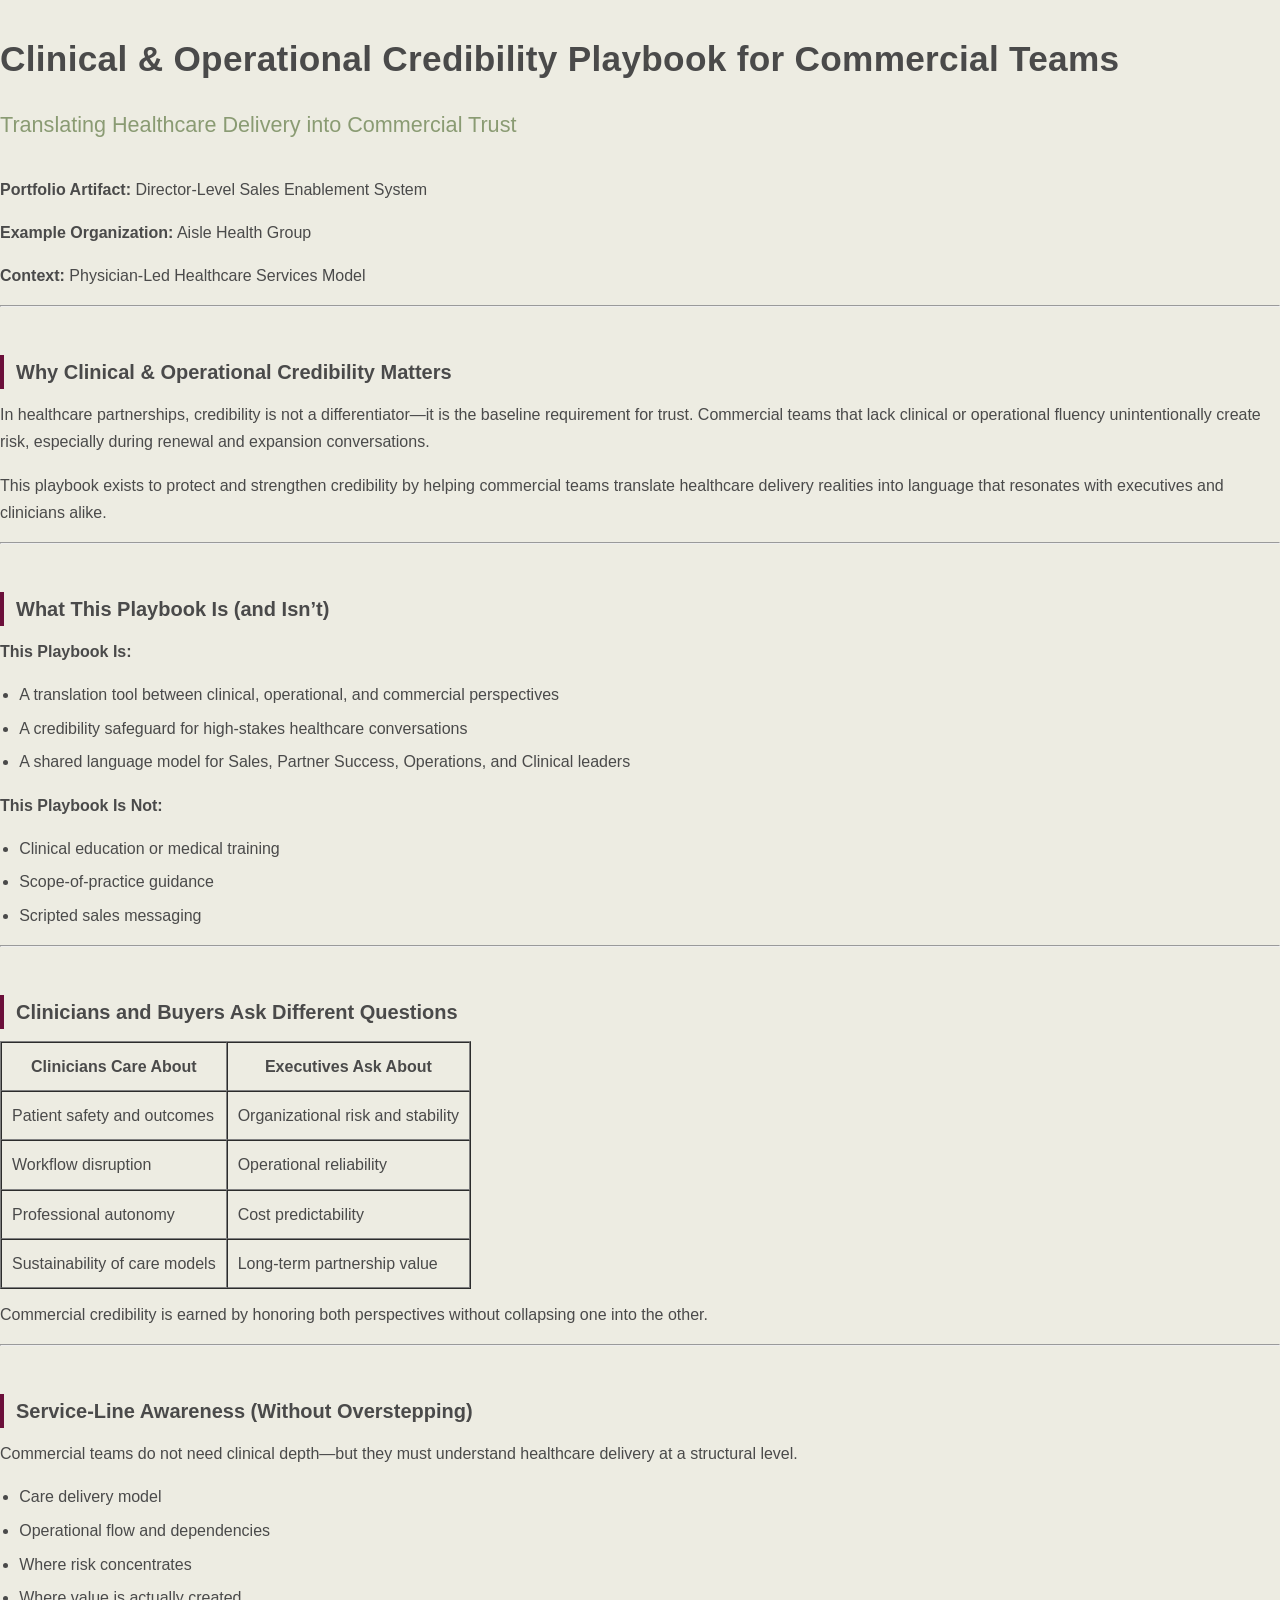
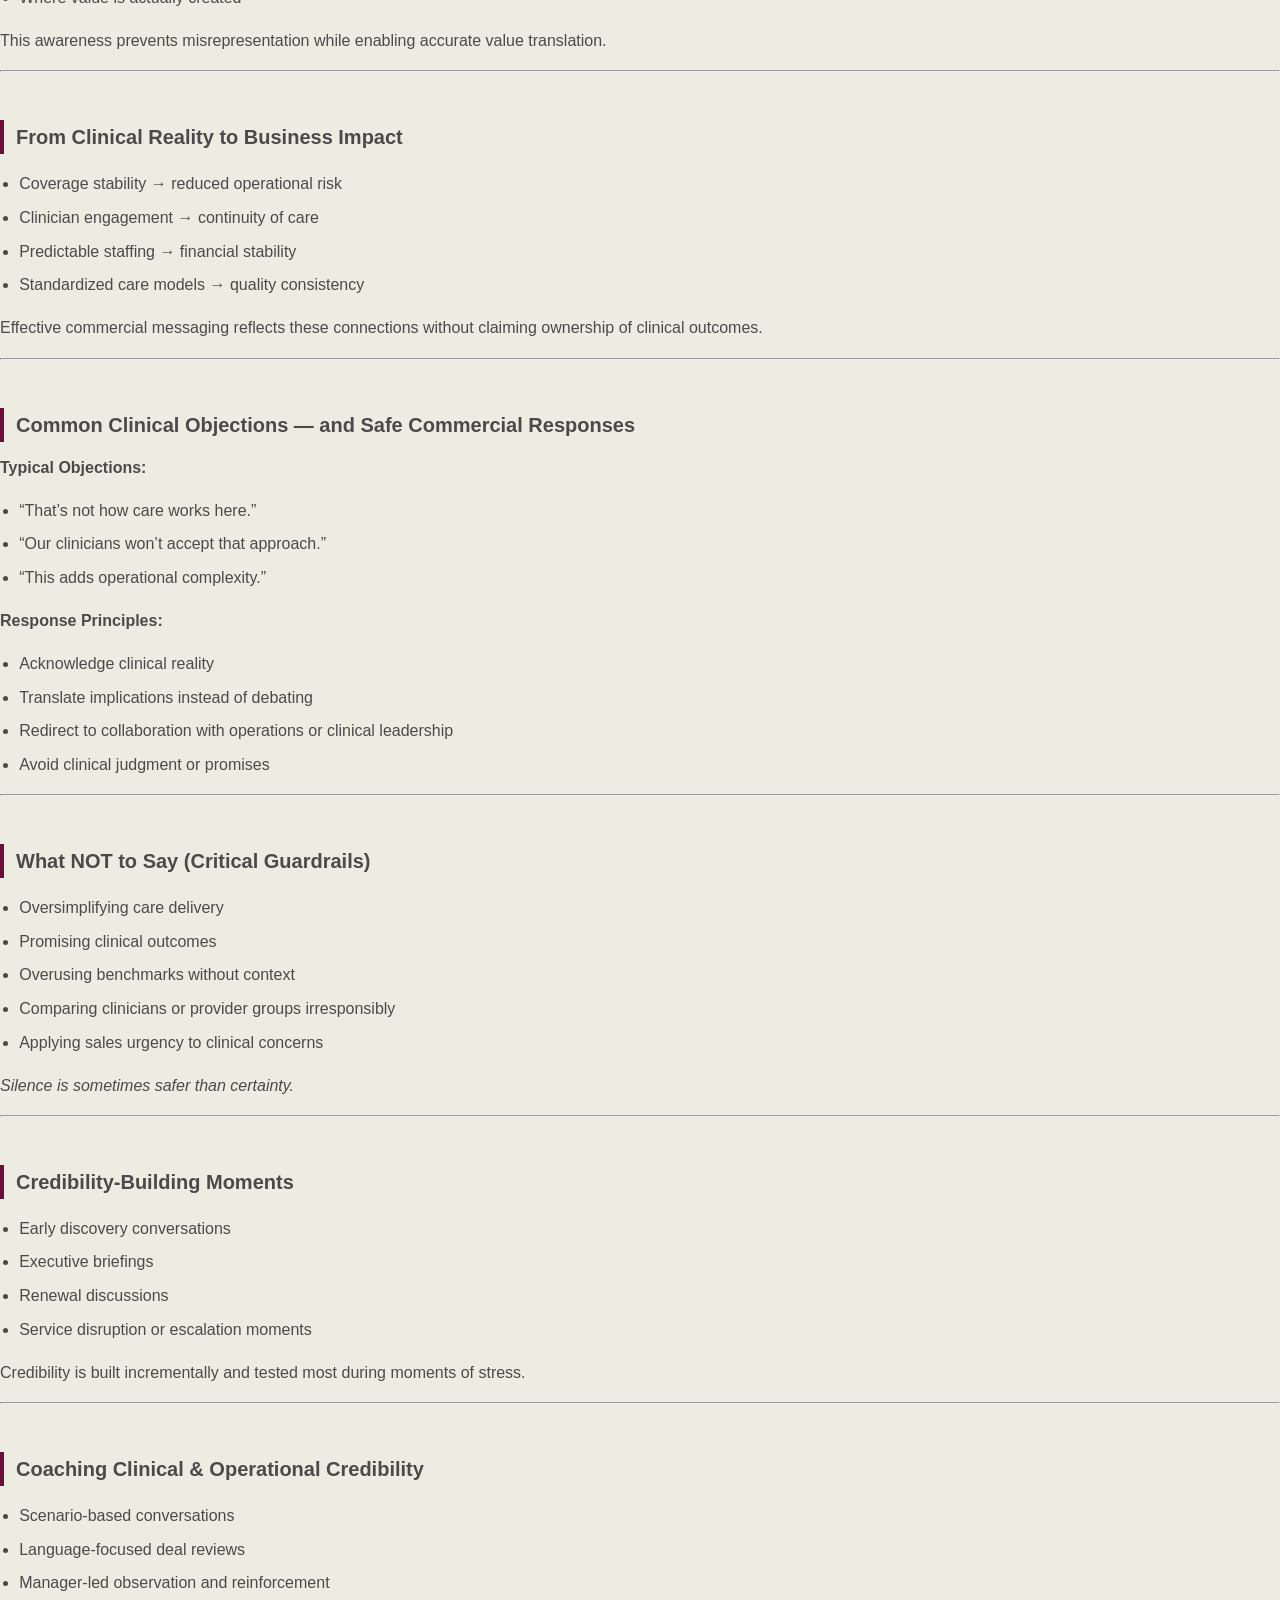
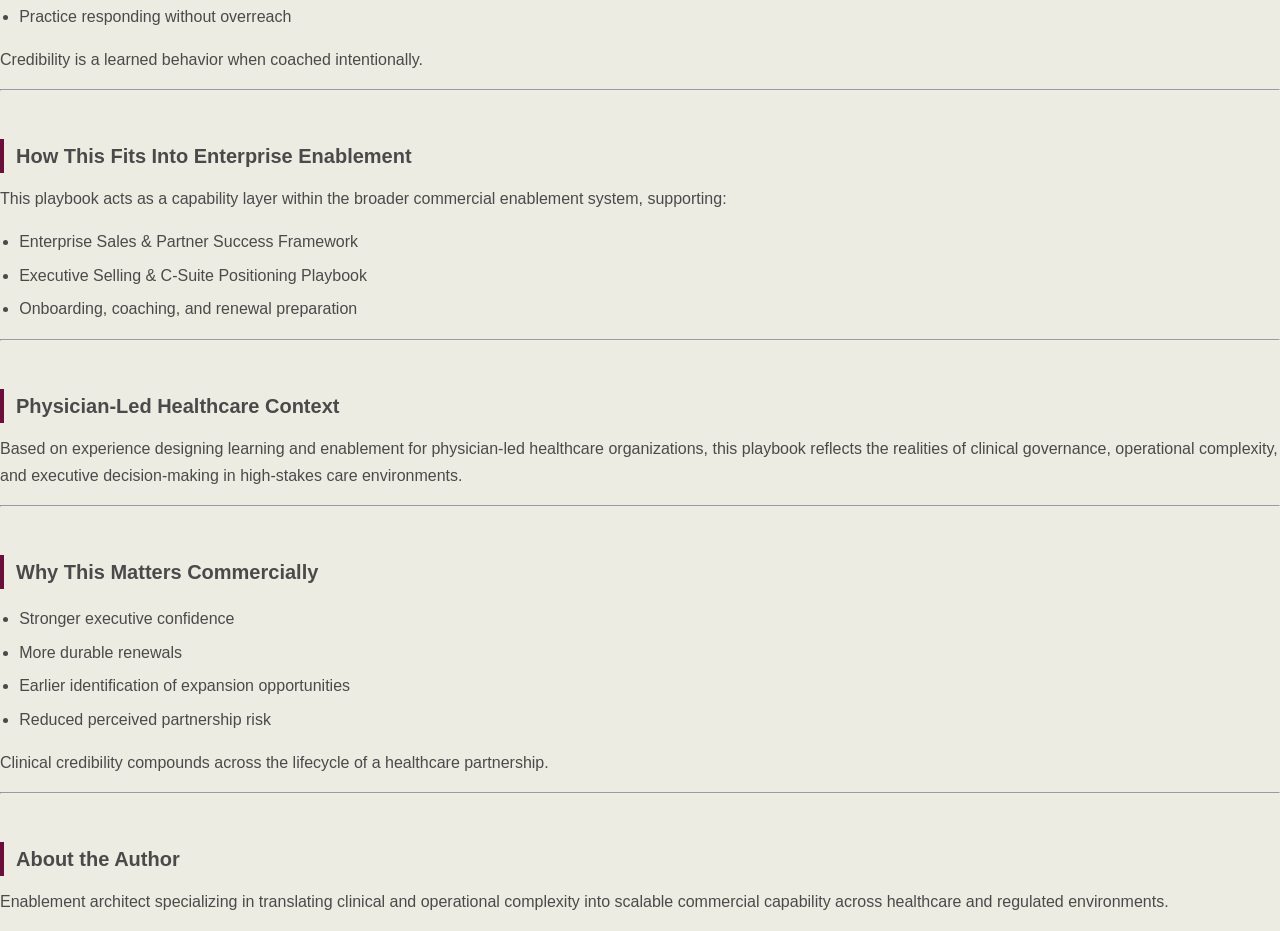
==== artifact-clinical-operational-credibility.html @ 23dddf3d "Add stylesheet link to HTML head" ====
<!DOCTYPE html>
<html lang="en">
  <head>
  <meta charset="UTF-8" />
  <title>Clinical & Operational Credibility Playbook</title>
  <meta name="description" content="Clinical and operational credibility playbook for healthcare commercial teams. Director-level sales enablement portfolio artifact." />
  <link rel="stylesheet" href="styles.css">
</head>

<body style="background-color:#EDECE2; color:#4A4A4A; font-family:Arial, Helvetica, sans-serif; line-height:1.7;">

<!-- HERO -->
<section>
  <h1>Clinical & Operational Credibility Playbook for Commercial Teams</h1>
  <h2>Translating Healthcare Delivery into Commercial Trust</h2>

  <p><strong>Portfolio Artifact:</strong> Director-Level Sales Enablement System</p>
  <p><strong>Example Organization:</strong> Aisle Health Group</p>
  <p><strong>Context:</strong> Physician-Led Healthcare Services Model</p>
</section>

<hr />

<!-- WHY IT MATTERS -->
<section>
  <h3>Why Clinical & Operational Credibility Matters</h3>
  <p>
    In healthcare partnerships, credibility is not a differentiator—it is the
    baseline requirement for trust. Commercial teams that lack clinical or
    operational fluency unintentionally create risk, especially during renewal
    and expansion conversations.
  </p>
  <p>
    This playbook exists to protect and strengthen credibility by helping
    commercial teams translate healthcare delivery realities into language that
    resonates with executives and clinicians alike.
  </p>
</section>

<hr />

<!-- WHAT THIS IS / ISN'T -->
<section>
  <h3>What This Playbook Is (and Isn’t)</h3>

  <p><strong>This Playbook Is:</strong></p>
  <ul>
    <li>A translation tool between clinical, operational, and commercial perspectives</li>
    <li>A credibility safeguard for high-stakes healthcare conversations</li>
    <li>A shared language model for Sales, Partner Success, Operations, and Clinical leaders</li>
  </ul>

  <p><strong>This Playbook Is Not:</strong></p>
  <ul>
    <li>Clinical education or medical training</li>
    <li>Scope-of-practice guidance</li>
    <li>Scripted sales messaging</li>
  </ul>
</section>

<hr />

<!-- CLINICIANS VS BUYERS -->
<section>
  <h3>Clinicians and Buyers Ask Different Questions</h3>

  <table border="1" cellpadding="10" cellspacing="0">
    <tr>
      <th>Clinicians Care About</th>
      <th>Executives Ask About</th>
    </tr>
    <tr>
      <td>Patient safety and outcomes</td>
      <td>Organizational risk and stability</td>
    </tr>
    <tr>
      <td>Workflow disruption</td>
      <td>Operational reliability</td>
    </tr>
    <tr>
      <td>Professional autonomy</td>
      <td>Cost predictability</td>
    </tr>
    <tr>
      <td>Sustainability of care models</td>
      <td>Long-term partnership value</td>
    </tr>
  </table>

  <p>
    Commercial credibility is earned by honoring both perspectives without
    collapsing one into the other.
  </p>
</section>

<hr />

<!-- SERVICE LINE CONTEXT -->
<section>
  <h3>Service-Line Awareness (Without Overstepping)</h3>

  <p>
    Commercial teams do not need clinical depth—but they must understand
    healthcare delivery at a structural level.
  </p>

  <ul>
    <li>Care delivery model</li>
    <li>Operational flow and dependencies</li>
    <li>Where risk concentrates</li>
    <li>Where value is actually created</li>
  </ul>

  <p>
    This awareness prevents misrepresentation while enabling accurate value
    translation.
  </p>
</section>

<hr />

<!-- TRANSLATION -->
<section>
  <h3>From Clinical Reality to Business Impact</h3>

  <ul>
    <li>Coverage stability → reduced operational risk</li>
    <li>Clinician engagement → continuity of care</li>
    <li>Predictable staffing → financial stability</li>
    <li>Standardized care models → quality consistency</li>
  </ul>

  <p>
    Effective commercial messaging reflects these connections without claiming
    ownership of clinical outcomes.
  </p>
</section>

<hr />

<!-- OBJECTIONS -->
<section>
  <h3>Common Clinical Objections — and Safe Commercial Responses</h3>

  <p><strong>Typical Objections:</strong></p>
  <ul>
    <li>“That’s not how care works here.”</li>
    <li>“Our clinicians won’t accept that approach.”</li>
    <li>“This adds operational complexity.”</li>
  </ul>

  <p><strong>Response Principles:</strong></p>
  <ul>
    <li>Acknowledge clinical reality</li>
    <li>Translate implications instead of debating</li>
    <li>Redirect to collaboration with operations or clinical leadership</li>
    <li>Avoid clinical judgment or promises</li>
  </ul>
</section>

<hr />

<!-- WHAT NOT TO SAY -->
<section>
  <h3>What NOT to Say (Critical Guardrails)</h3>

  <ul>
    <li>Oversimplifying care delivery</li>
    <li>Promising clinical outcomes</li>
    <li>Overusing benchmarks without context</li>
    <li>Comparing clinicians or provider groups irresponsibly</li>
    <li>Applying sales urgency to clinical concerns</li>
  </ul>

  <p><em>Silence is sometimes safer than certainty.</em></p>
</section>

<hr />

<!-- CREDIBILITY MOMENTS -->
<section>
  <h3>Credibility-Building Moments</h3>

  <ul>
    <li>Early discovery conversations</li>
    <li>Executive briefings</li>
    <li>Renewal discussions</li>
    <li>Service disruption or escalation moments</li>
  </ul>

  <p>
    Credibility is built incrementally and tested most during moments of stress.
  </p>
</section>

<hr />

<!-- COACHING -->
<section>
  <h3>Coaching Clinical & Operational Credibility</h3>

  <ul>
    <li>Scenario-based conversations</li>
    <li>Language-focused deal reviews</li>
    <li>Manager-led observation and reinforcement</li>
    <li>Practice responding without overreach</li>
  </ul>

  <p>
    Credibility is a learned behavior when coached intentionally.
  </p>
</section>

<hr />

<!-- INTEGRATION -->
<section>
  <h3>How This Fits Into Enterprise Enablement</h3>

  <p>
    This playbook acts as a capability layer within the broader commercial
    enablement system, supporting:
  </p>

  <ul>
    <li>Enterprise Sales & Partner Success Framework</li>
    <li>Executive Selling & C-Suite Positioning Playbook</li>
    <li>Onboarding, coaching, and renewal preparation</li>
  </ul>
</section>

<hr />

<!-- SOUND CONTEXT -->
<section>
  <h3>Physician-Led Healthcare Context</h3>

  <p>
    Based on experience designing learning and enablement for physician-led
    healthcare organizations, this playbook reflects the realities of clinical
    governance, operational complexity, and executive decision-making in
    high-stakes care environments.
  </p>
</section>

<hr />

<!-- OUTCOMES -->
<section>
  <h3>Why This Matters Commercially</h3>

  <ul>
    <li>Stronger executive confidence</li>
    <li>More durable renewals</li>
    <li>Earlier identification of expansion opportunities</li>
    <li>Reduced perceived partnership risk</li>
  </ul>

  <p>
    Clinical credibility compounds across the lifecycle of a healthcare
    partnership.
  </p>
</section>

<hr />

<!-- ABOUT -->
<section>
  <h3>About the Author</h3>

  <p>
    Enablement architect specializing in translating clinical and operational
    complexity into scalable commercial capability across healthcare and
    regulated environments.
  </p>
</section>

</body>
</html>
---- styles.css ----
/* -----------------------------
   Brand Variables
--------------------------------*/
:root {
  --charcoal: #4A4A4A;
  --ivory: #EDECE2;
  --sage: #8A9B73;
  --wine: #6B0F3A;
  --border-soft: #D6D4C8;
}

/* -----------------------------
   Base Layout
--------------------------------*/
body {
  background-color: var(--ivory);
  color: var(--charcoal);
  font-family: "Segoe UI", Helvetica, Arial, sans-serif;
  line-height: 1.7;
  margin: 0;
  padding: 0;
}

main {
  max-width: 960px;
  margin: 0 auto;
  padding: 64px 32px;
}

/* -----------------------------
   Typography
--------------------------------*/
h1 {
  font-size: 2.2rem;
  margin-bottom: 0.5rem;
  letter-spacing: 0.3px;
}

h2 {
  font-size: 1.35rem;
  font-weight: 500;
  color: var(--sage);
  margin-bottom: 2rem;
}

h3 {
  font-size: 1.25rem;
  margin-top: 3rem;
  margin-bottom: 0.75rem;
  border-left: 4px solid var(--wine);
  padding-left: 12px;
}

p {
  margin: 0.75rem 0 1rem;
}

/* -----------------------------
   Metadata / Callouts
--------------------------------*/
.meta {
  font-size: 0.95rem;
  color: #666;
  margin-bottom: 2.5rem;
}

.meta span {
  display: block;
}

/* -----------------------------
   Lists
--------------------------------*/
ul {
  padding-left: 1.2rem;
}

li {
  margin-bottom: 0.4rem;
}

/* -----------------------------
   Tables
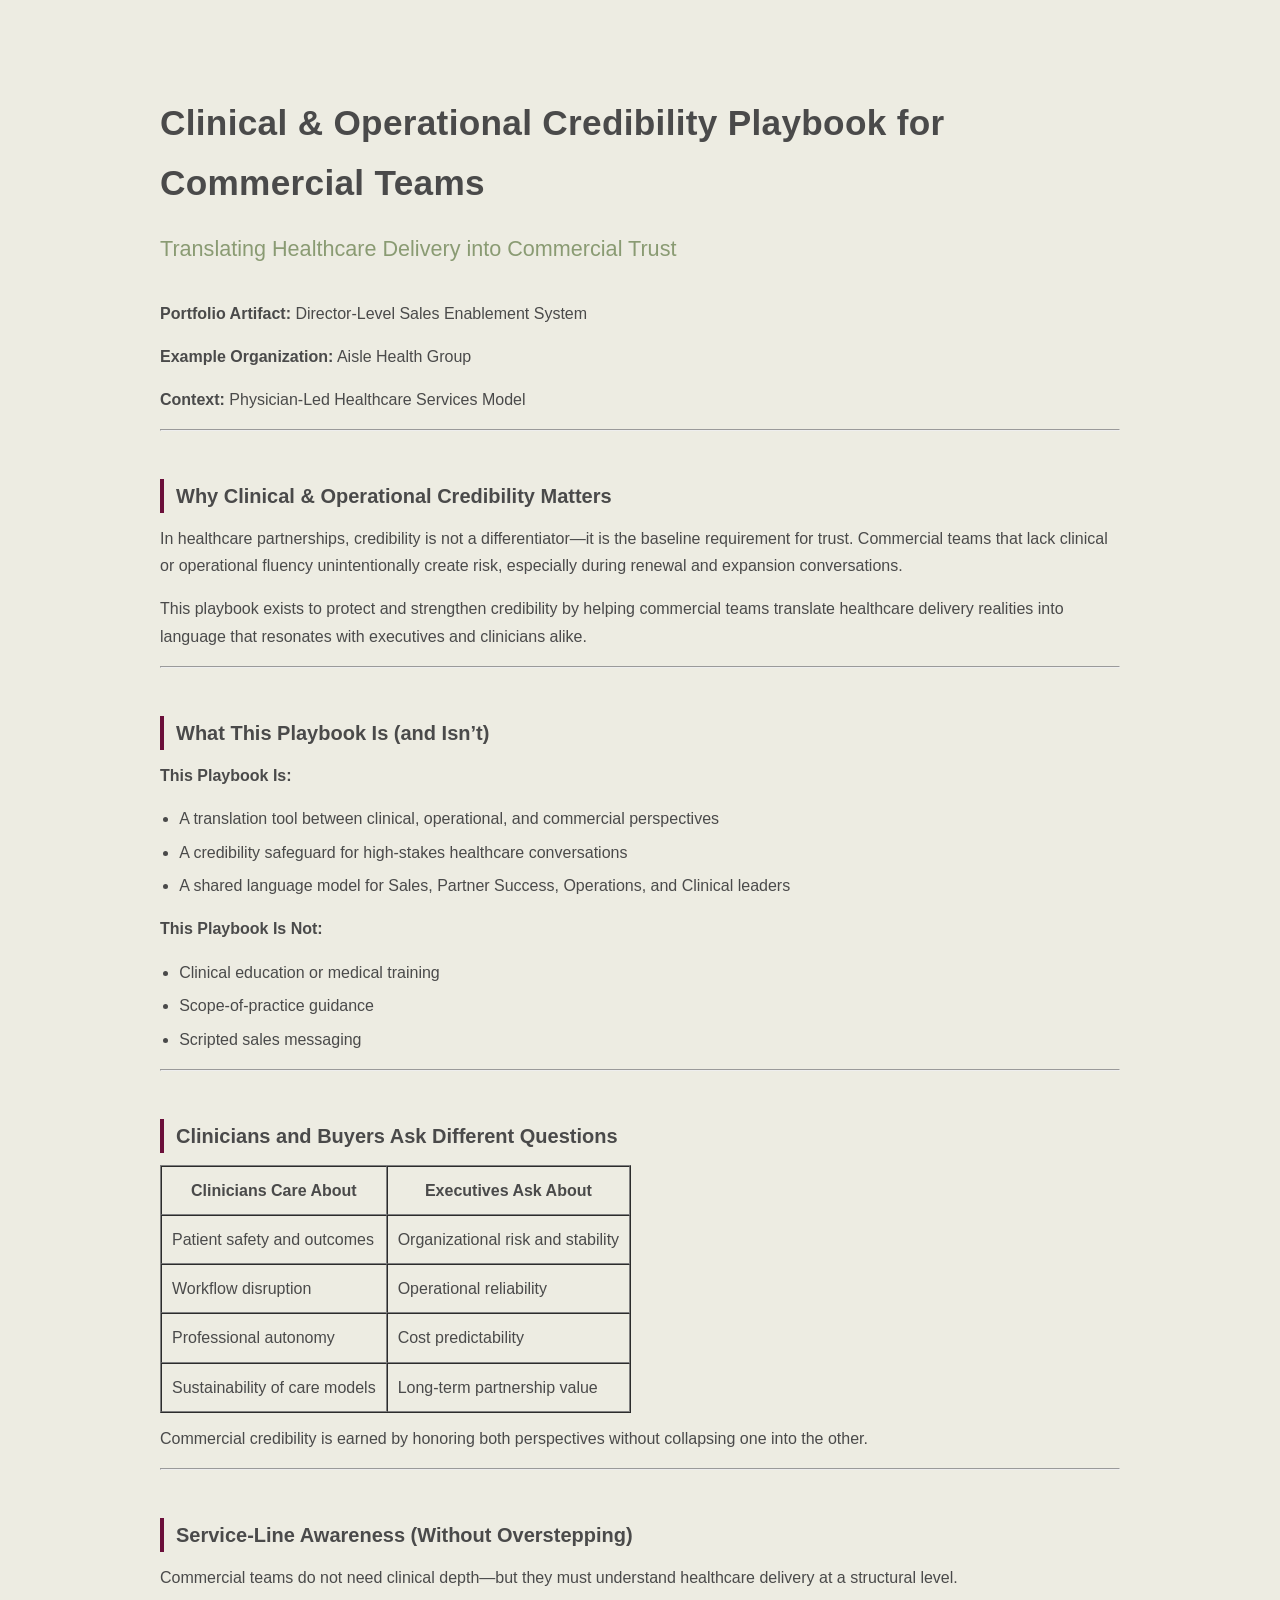
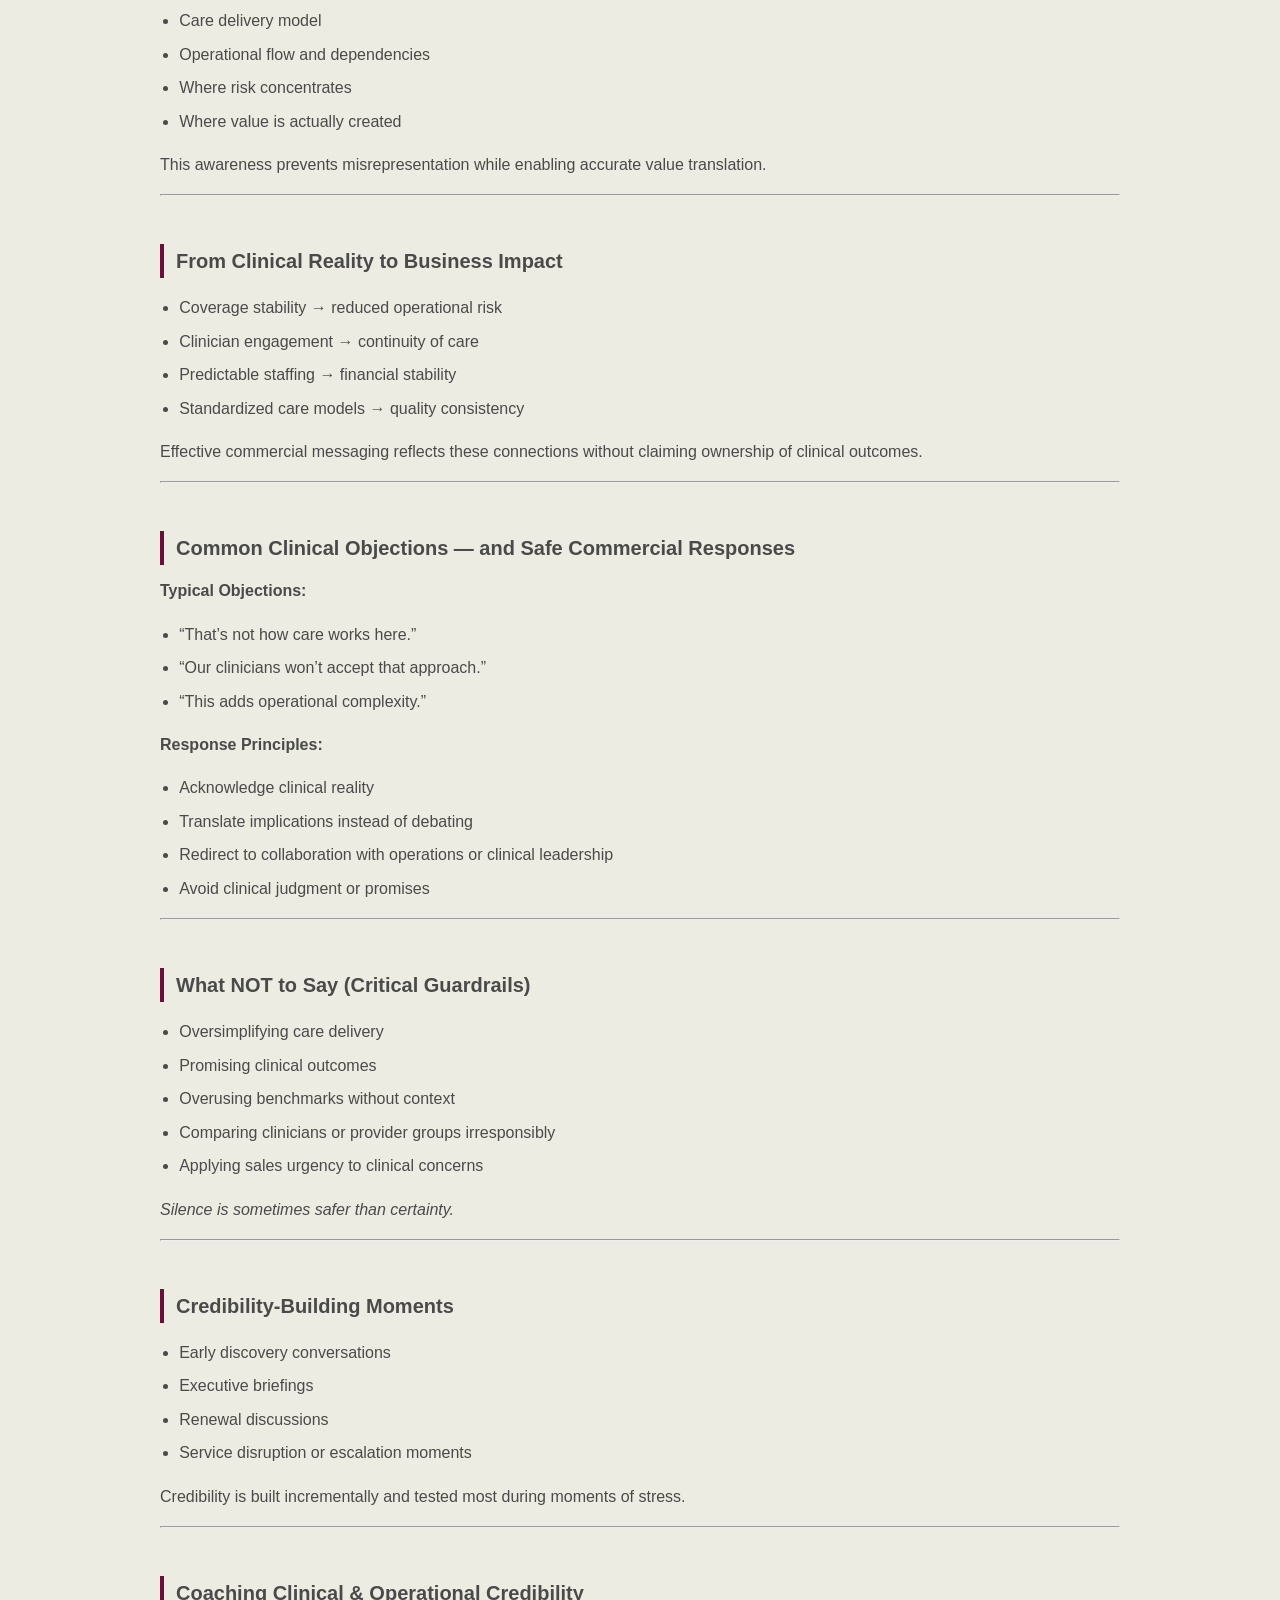
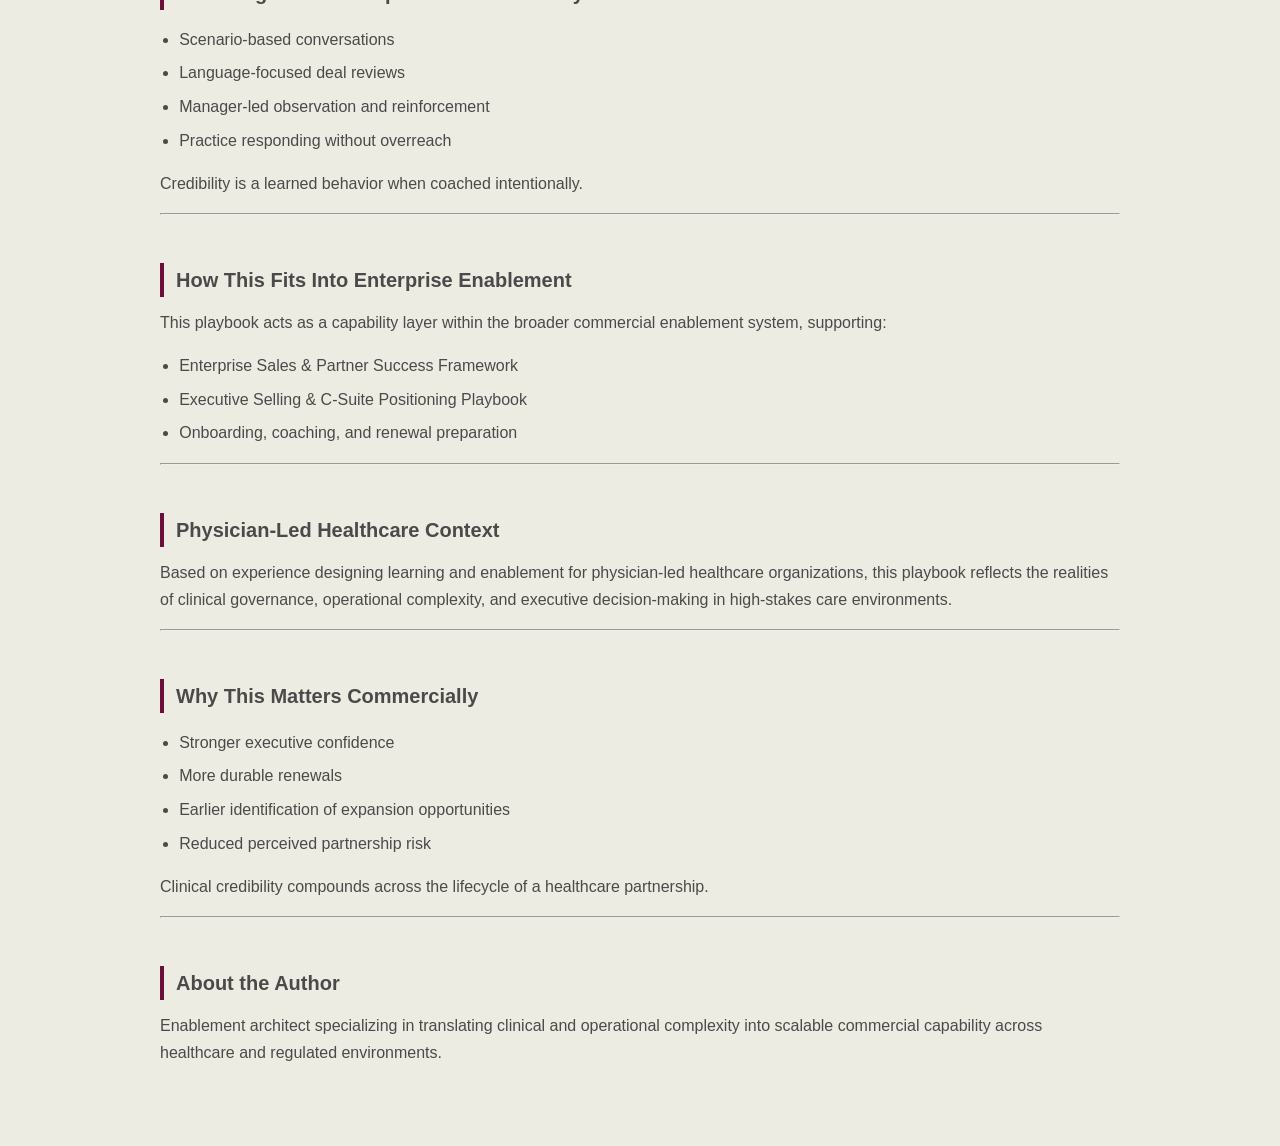
==== commit 8652bb37: "Refactor HTML structure to include main section" ====
--- a/artifact-clinical-operational-credibility.html
+++ b/artifact-clinical-operational-credibility.html
@@ -7,10 +7,12 @@
   <link rel="stylesheet" href="styles.css">
 </head>
 
-<body style="background-color:#EDECE2; color:#4A4A4A; font-family:Arial, Helvetica, sans-serif; line-height:1.7;">
-
-<!-- HERO -->
-<section>
+<body>
+
+<main>
+
+  <!-- HERO -->
+  <section>
   <h1>Clinical & Operational Credibility Playbook for Commercial Teams</h1>
   <h2>Translating Healthcare Delivery into Commercial Trust</h2>
 
@@ -274,6 +276,7 @@
     regulated environments.
   </p>
 </section>
-
+</main>
+  
 </body>
 </html>
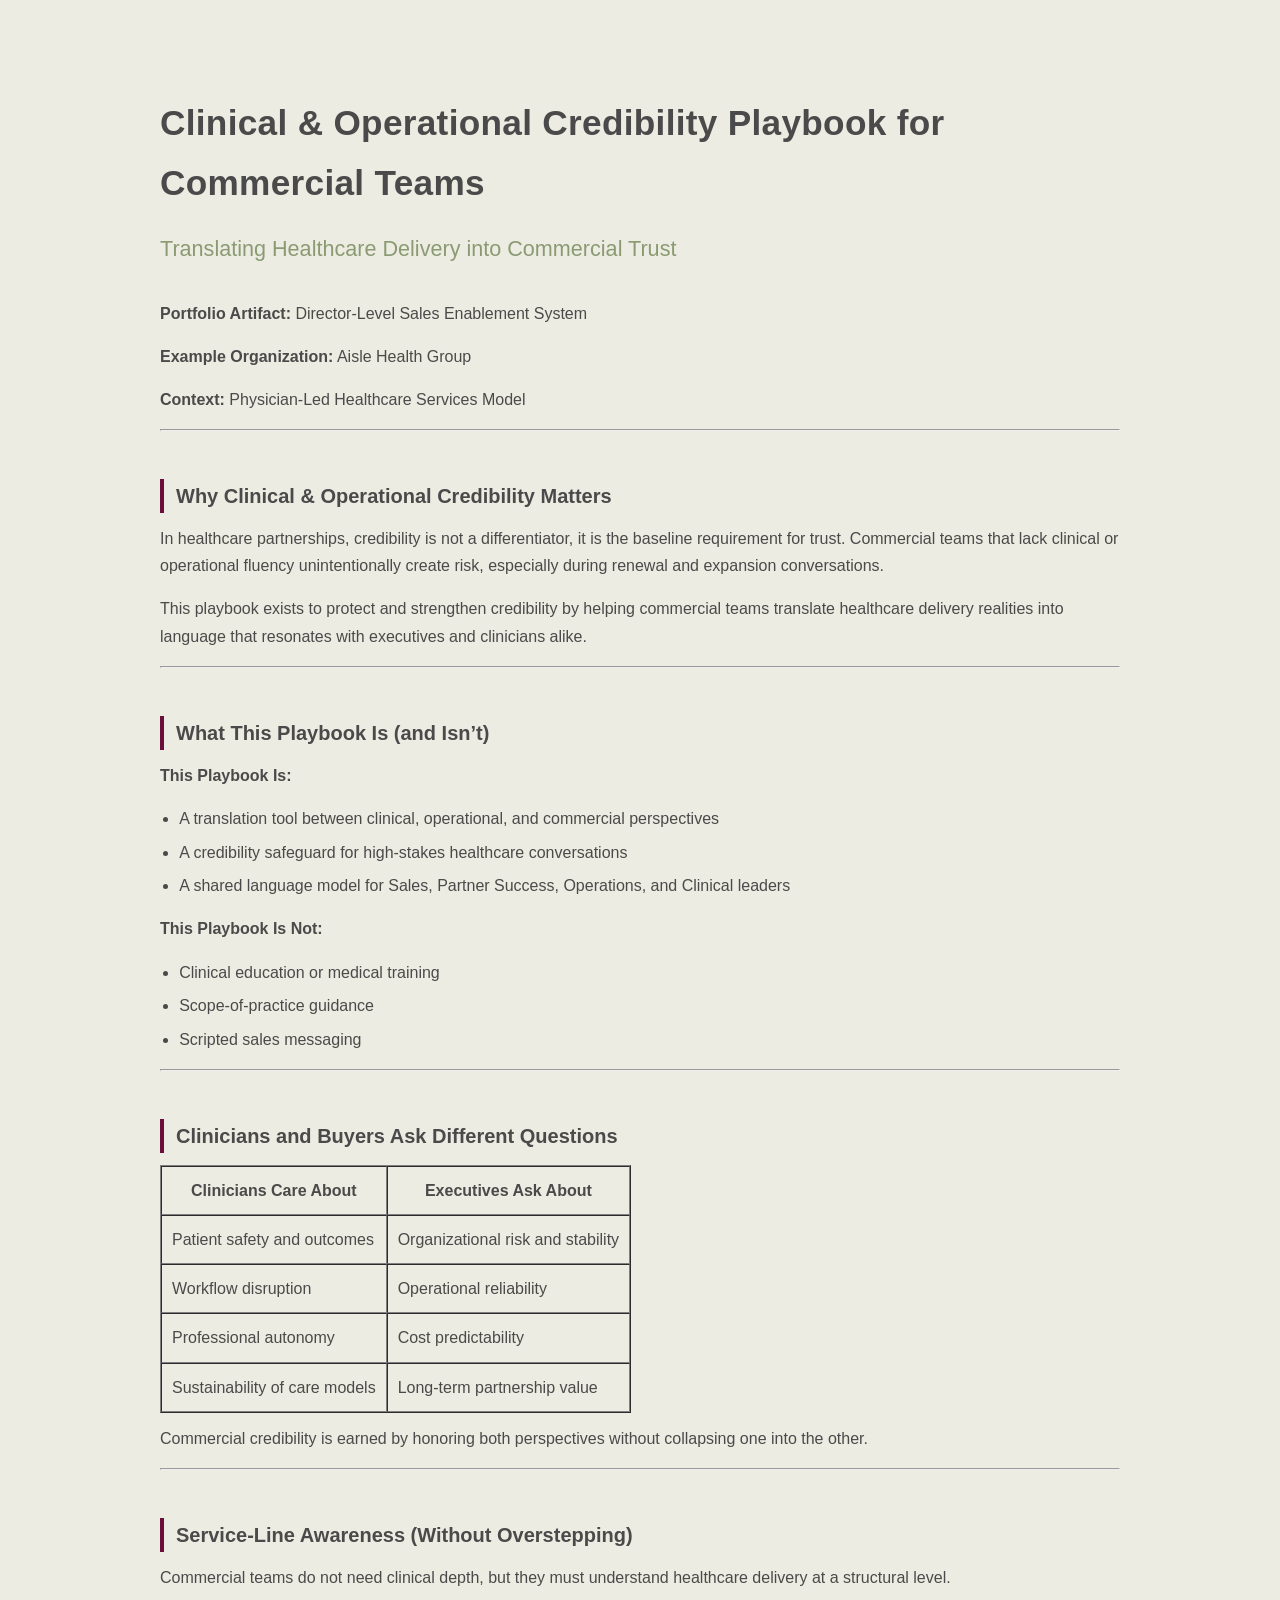
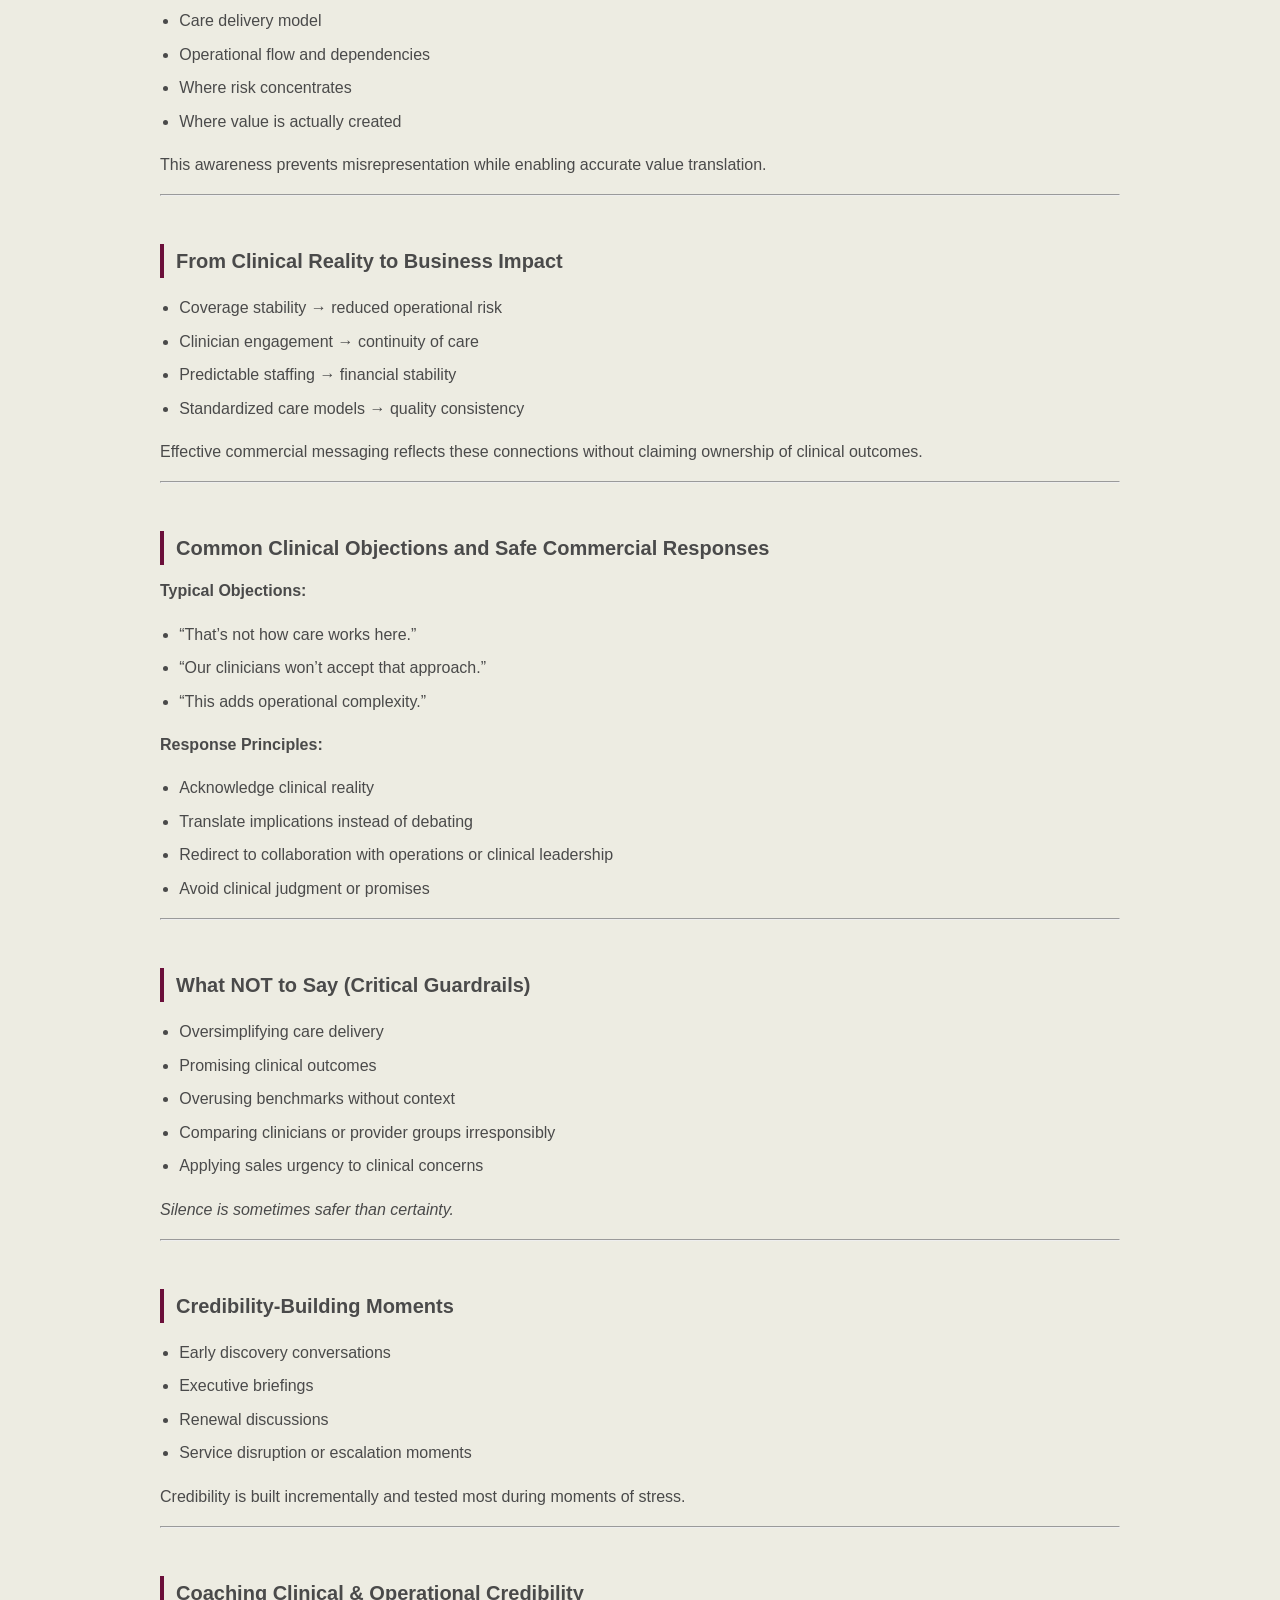
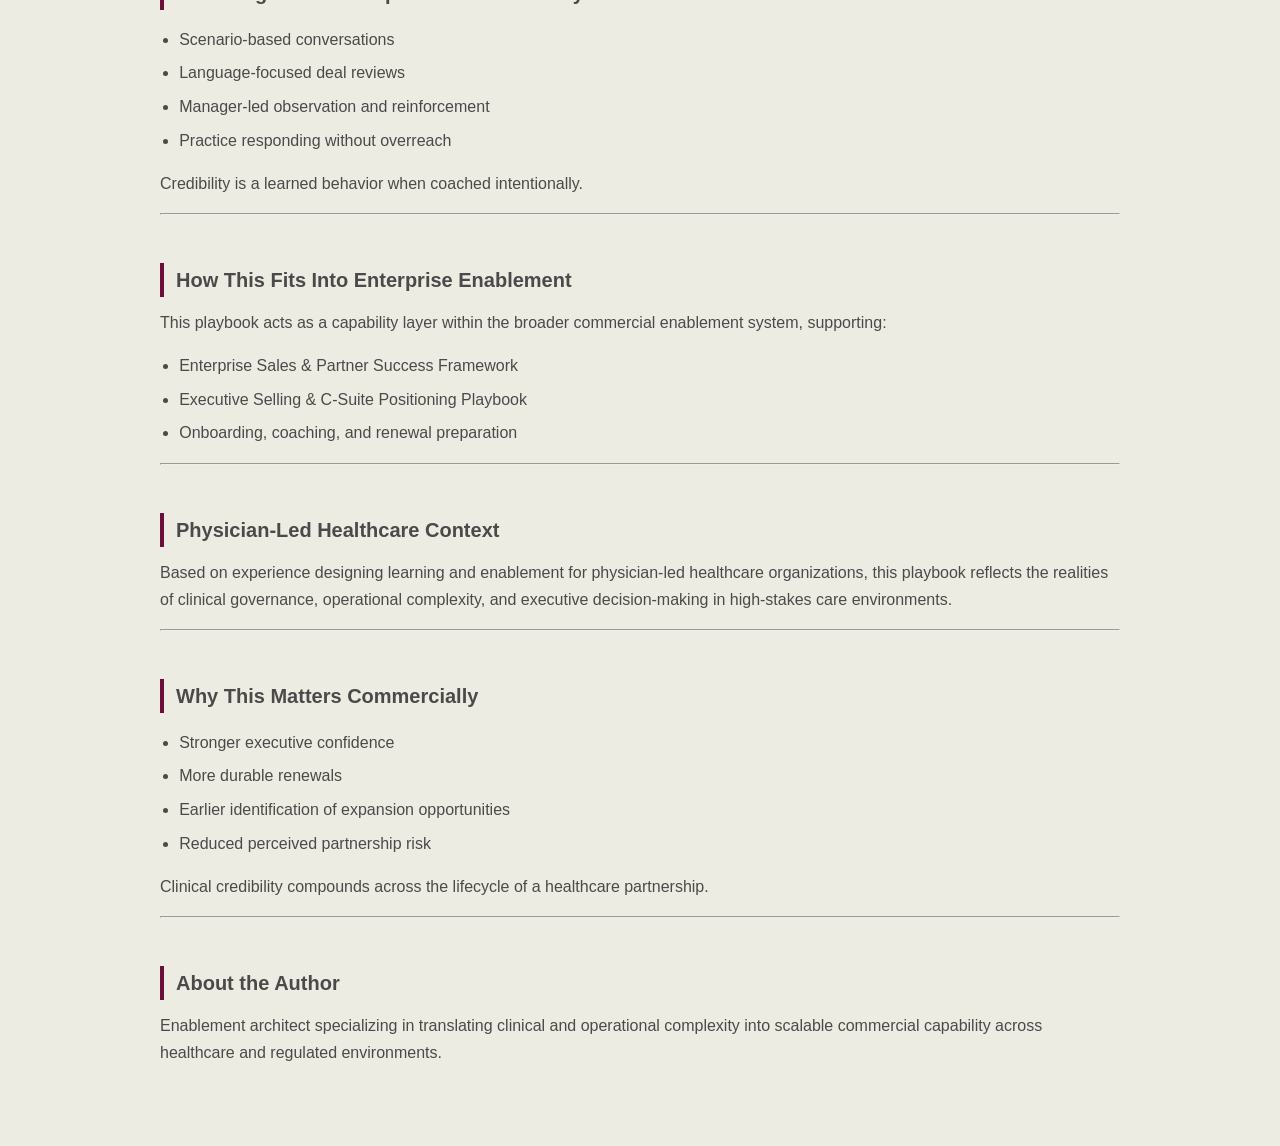
==== commit 0931582d: "Fix punctuation in clinical credibility document" ====
--- a/artifact-clinical-operational-credibility.html
+++ b/artifact-clinical-operational-credibility.html
@@ -27,7 +27,7 @@
 <section>
   <h3>Why Clinical & Operational Credibility Matters</h3>
   <p>
-    In healthcare partnerships, credibility is not a differentiator—it is the
+    In healthcare partnerships, credibility is not a differentiator, it is the
     baseline requirement for trust. Commercial teams that lack clinical or
     operational fluency unintentionally create risk, especially during renewal
     and expansion conversations.
@@ -102,7 +102,7 @@
   <h3>Service-Line Awareness (Without Overstepping)</h3>
 
   <p>
-    Commercial teams do not need clinical depth—but they must understand
+    Commercial teams do not need clinical depth, but they must understand
     healthcare delivery at a structural level.
   </p>
 
@@ -142,7 +142,7 @@
 
 <!-- OBJECTIONS -->
 <section>
-  <h3>Common Clinical Objections — and Safe Commercial Responses</h3>
+  <h3>Common Clinical Objections and Safe Commercial Responses</h3>
 
   <p><strong>Typical Objections:</strong></p>
   <ul>
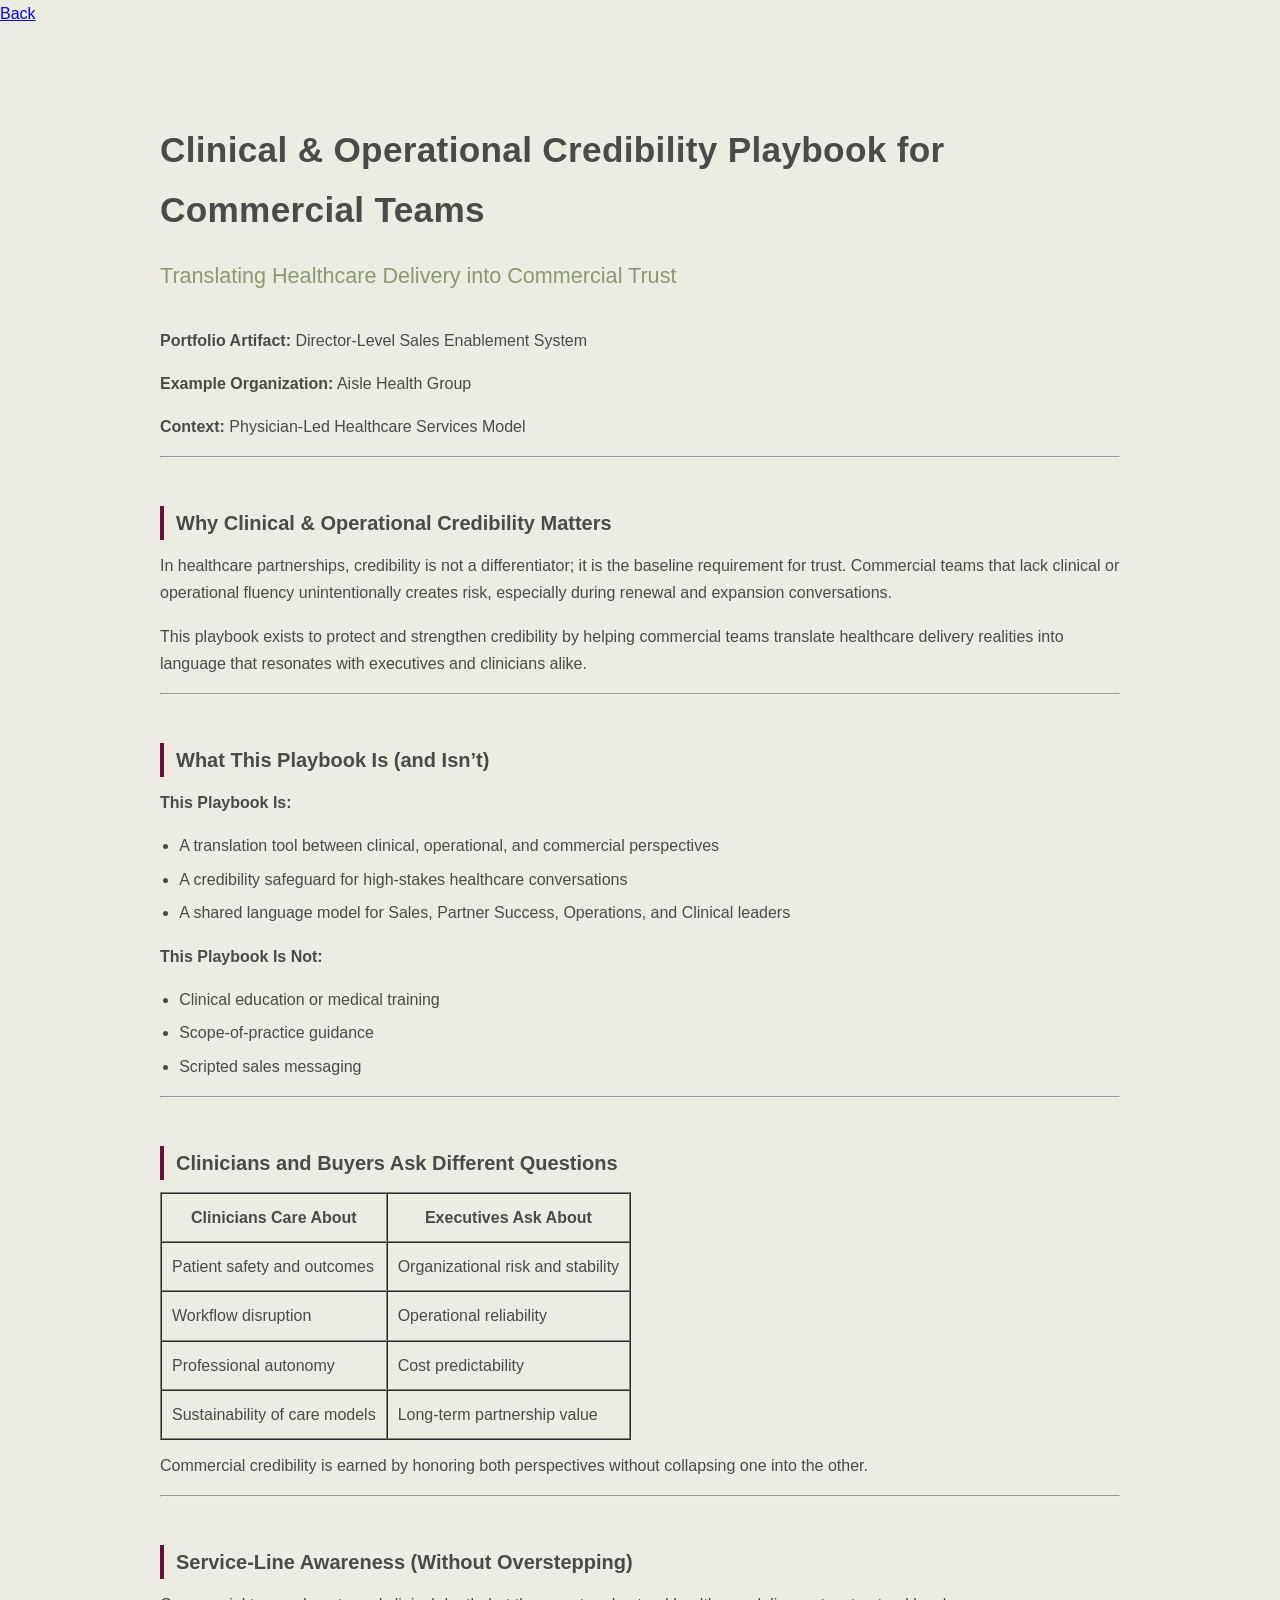
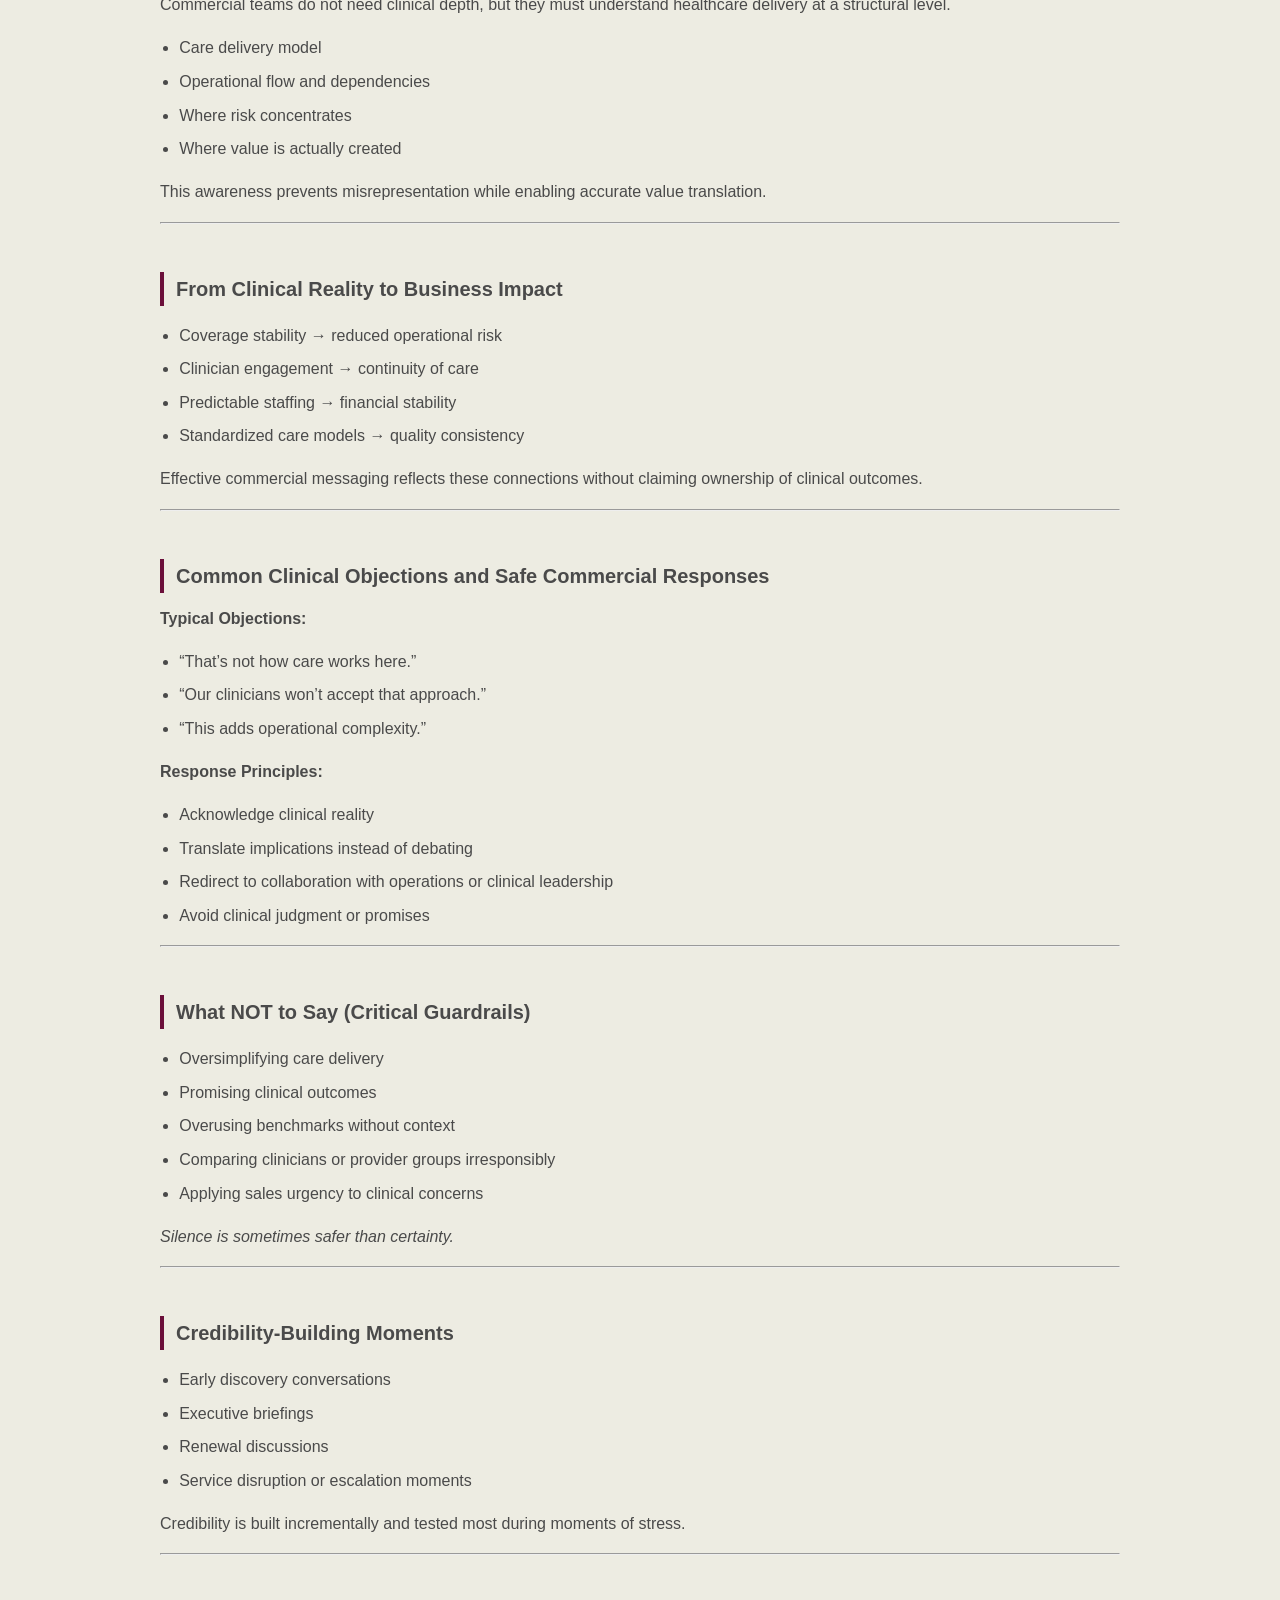
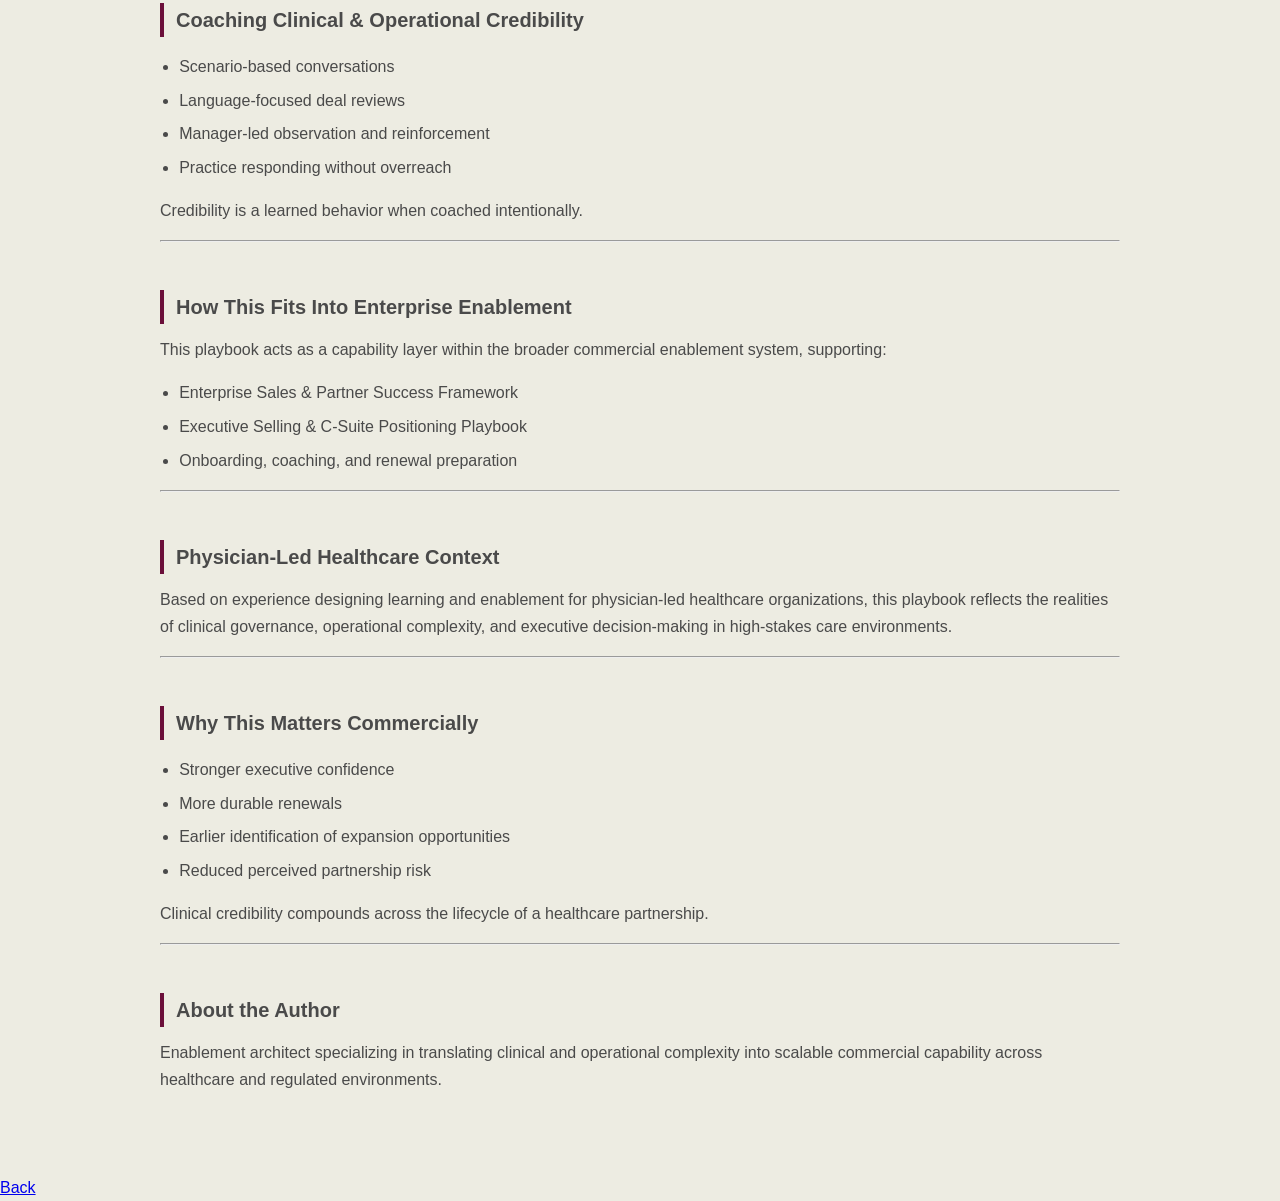
==== commit 7b9d9267: "Update artifact-clinical-operational-credibility.html" ====
--- a/artifact-clinical-operational-credibility.html
+++ b/artifact-clinical-operational-credibility.html
@@ -8,7 +8,7 @@
 </head>
 
 <body>
-
+<a href="https://jdidt.github.io/Artifacts/">Back</a>
 <main>
 
   <!-- HERO -->
@@ -27,9 +27,9 @@
 <section>
   <h3>Why Clinical & Operational Credibility Matters</h3>
   <p>
-    In healthcare partnerships, credibility is not a differentiator, it is the
+    In healthcare partnerships, credibility is not a differentiator; it is the
     baseline requirement for trust. Commercial teams that lack clinical or
-    operational fluency unintentionally create risk, especially during renewal
+    operational fluency unintentionally creates risk, especially during renewal
     and expansion conversations.
   </p>
   <p>
@@ -278,5 +278,6 @@
 </section>
 </main>
   
+<a href="https://jdidt.github.io/Artifacts/">Back</a>
 </body>
 </html>
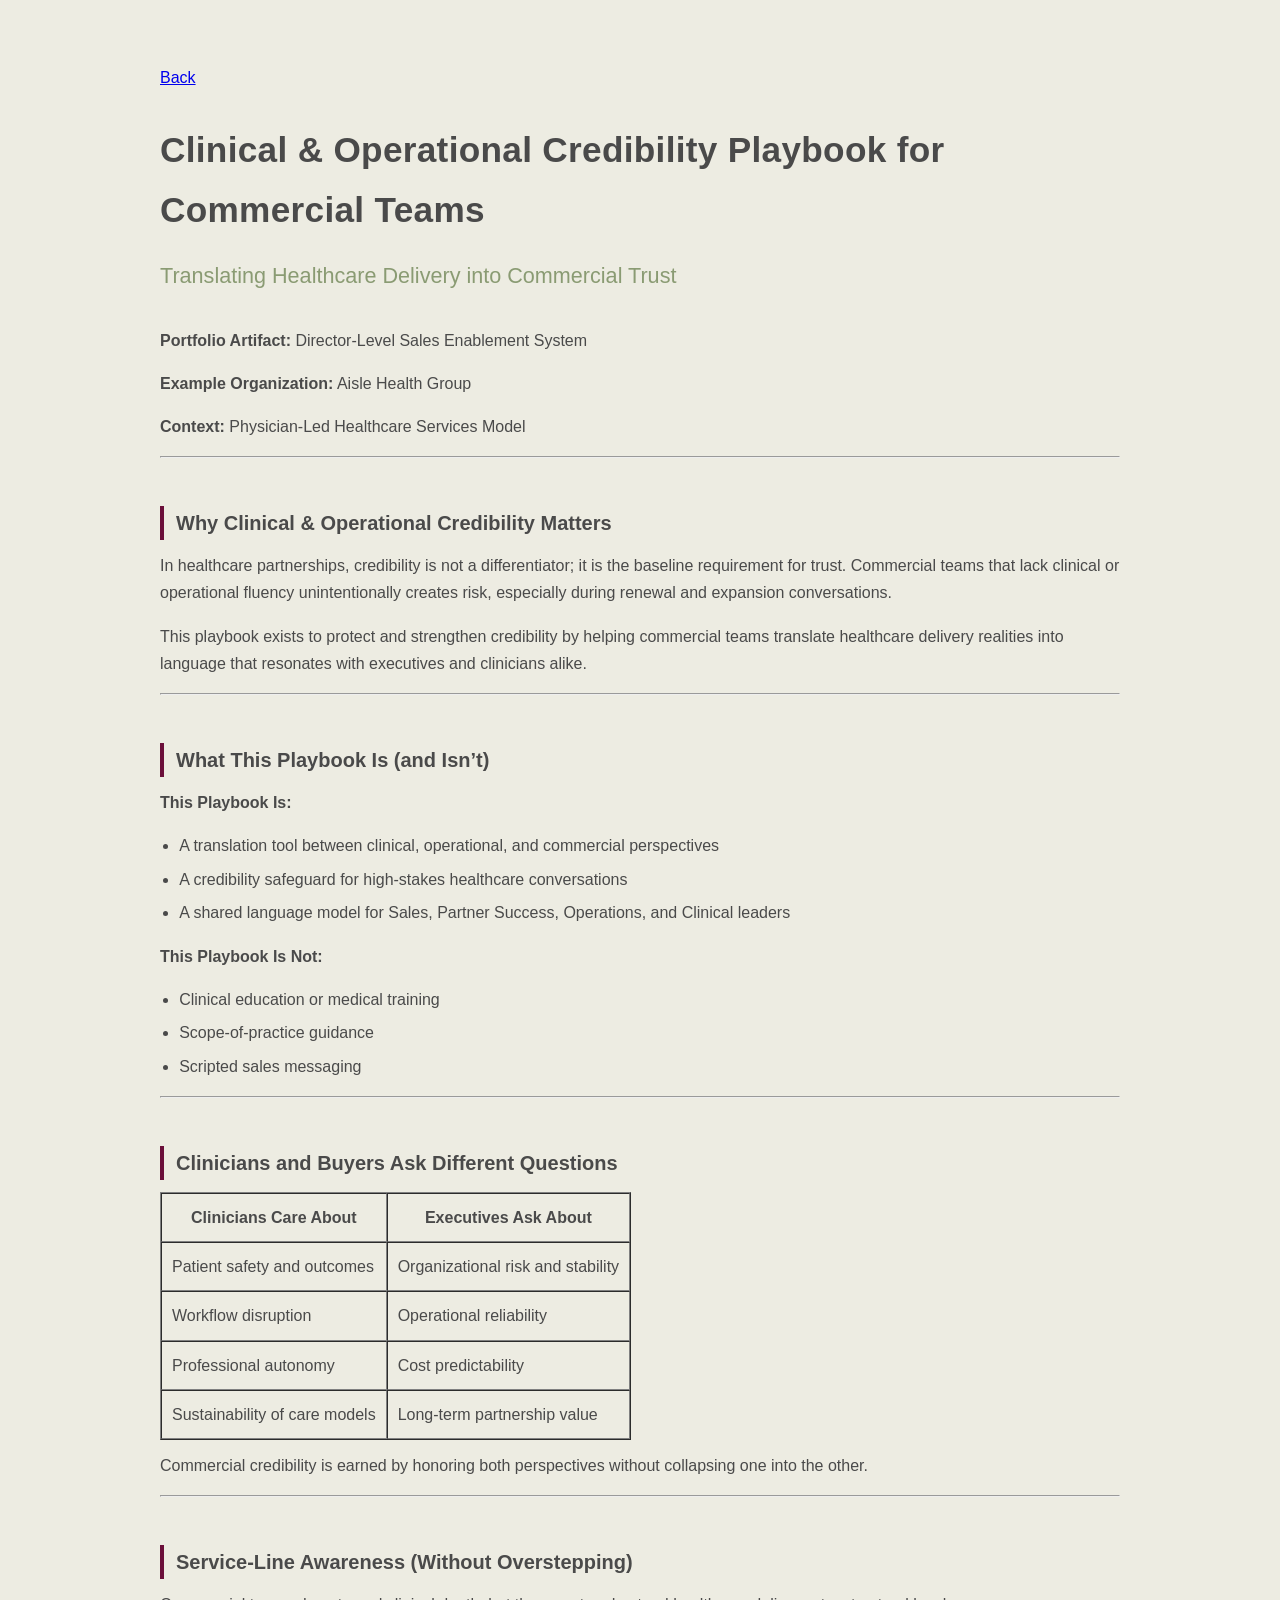
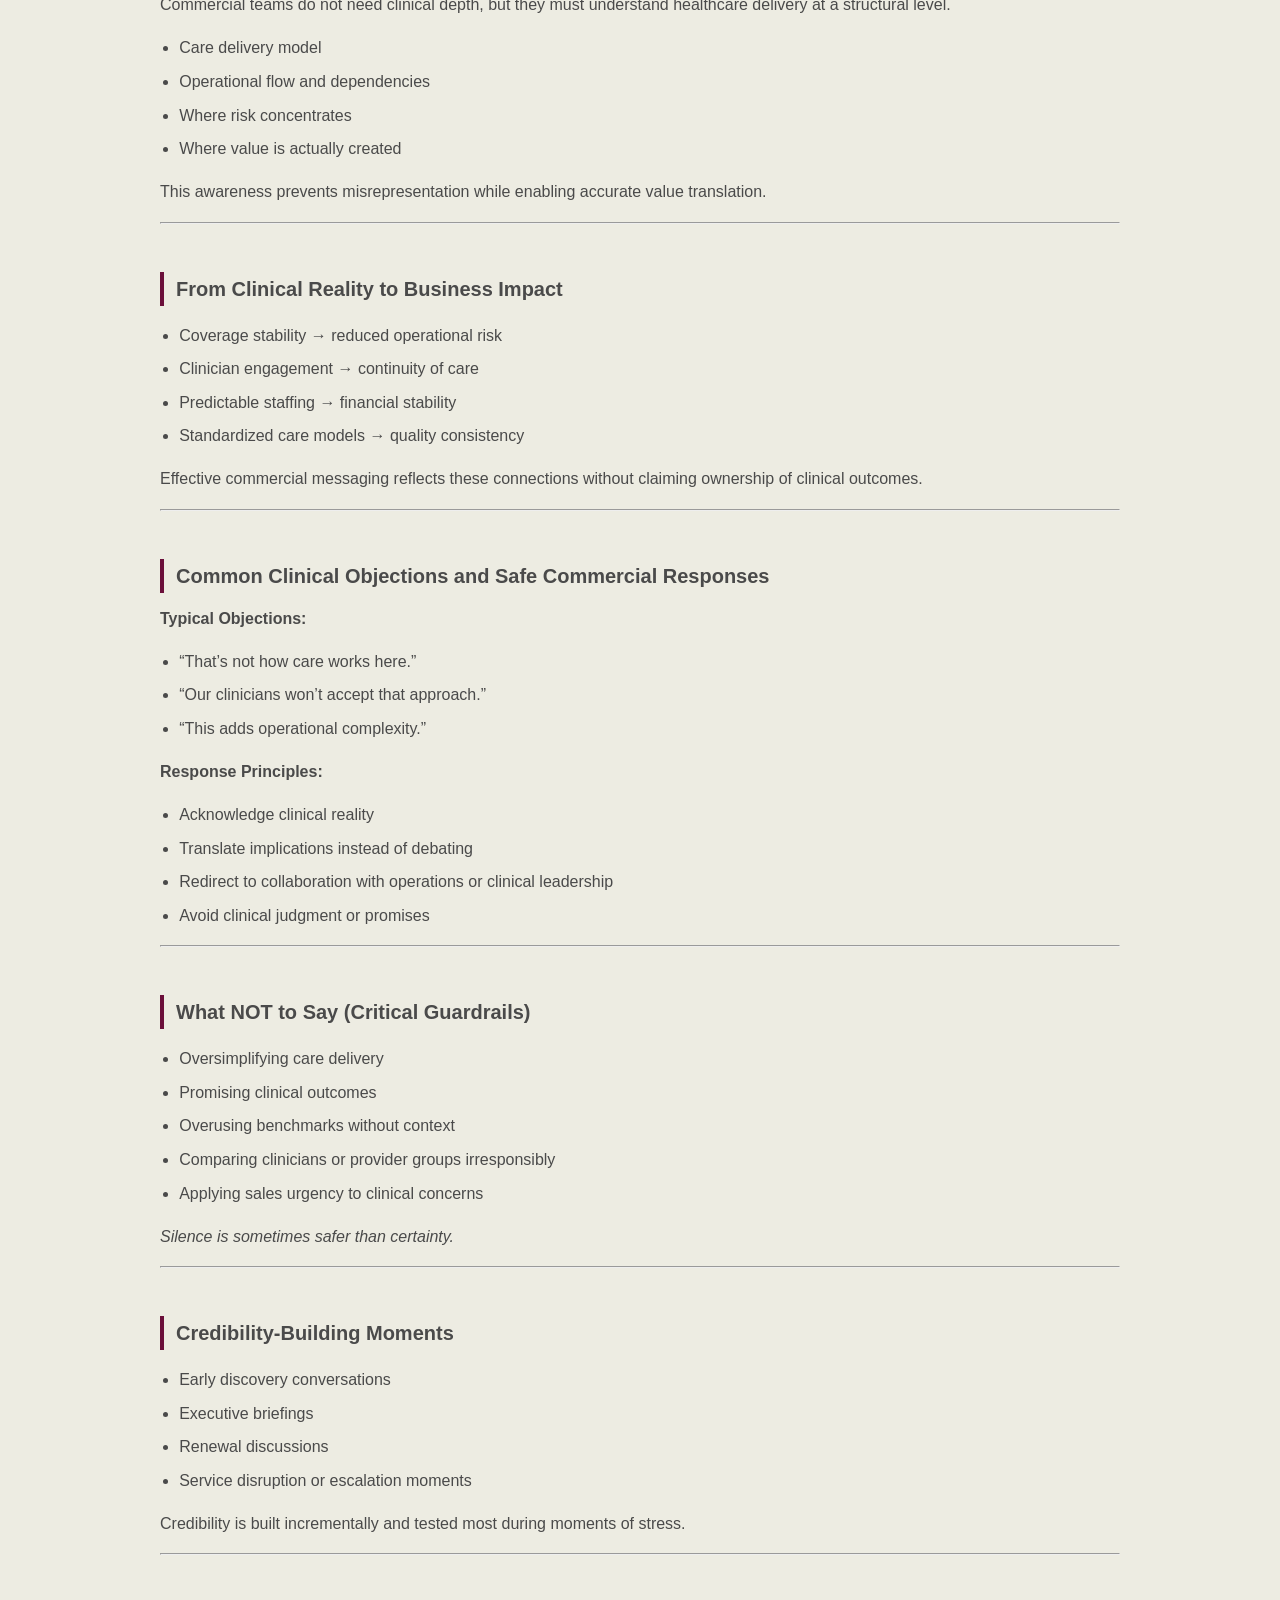
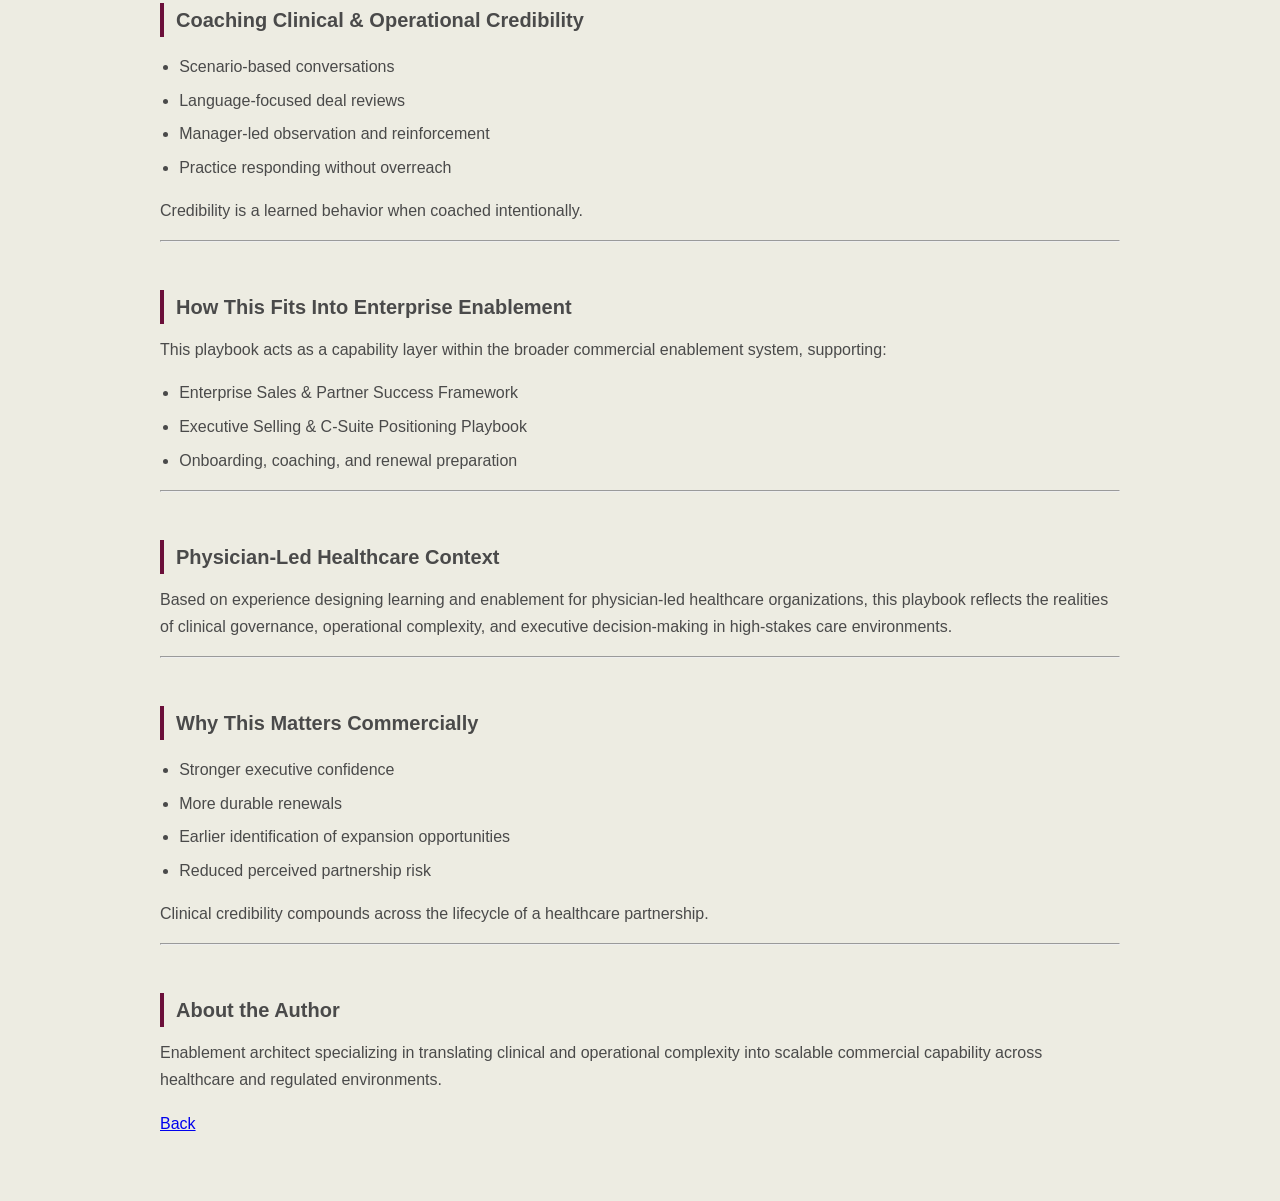
==== commit 728d8053: "Remove duplicate 'Back' link from HTML" ====
--- a/artifact-clinical-operational-credibility.html
+++ b/artifact-clinical-operational-credibility.html
@@ -8,8 +8,8 @@
 </head>
 
 <body>
+<main>
 <a href="https://jdidt.github.io/Artifacts/">Back</a>
-<main>
 
   <!-- HERO -->
   <section>
@@ -276,8 +276,9 @@
     regulated environments.
   </p>
 </section>
+  <a href="https://jdidt.github.io/Artifacts/">Back</a>
+
 </main>
   
-<a href="https://jdidt.github.io/Artifacts/">Back</a>
 </body>
 </html>
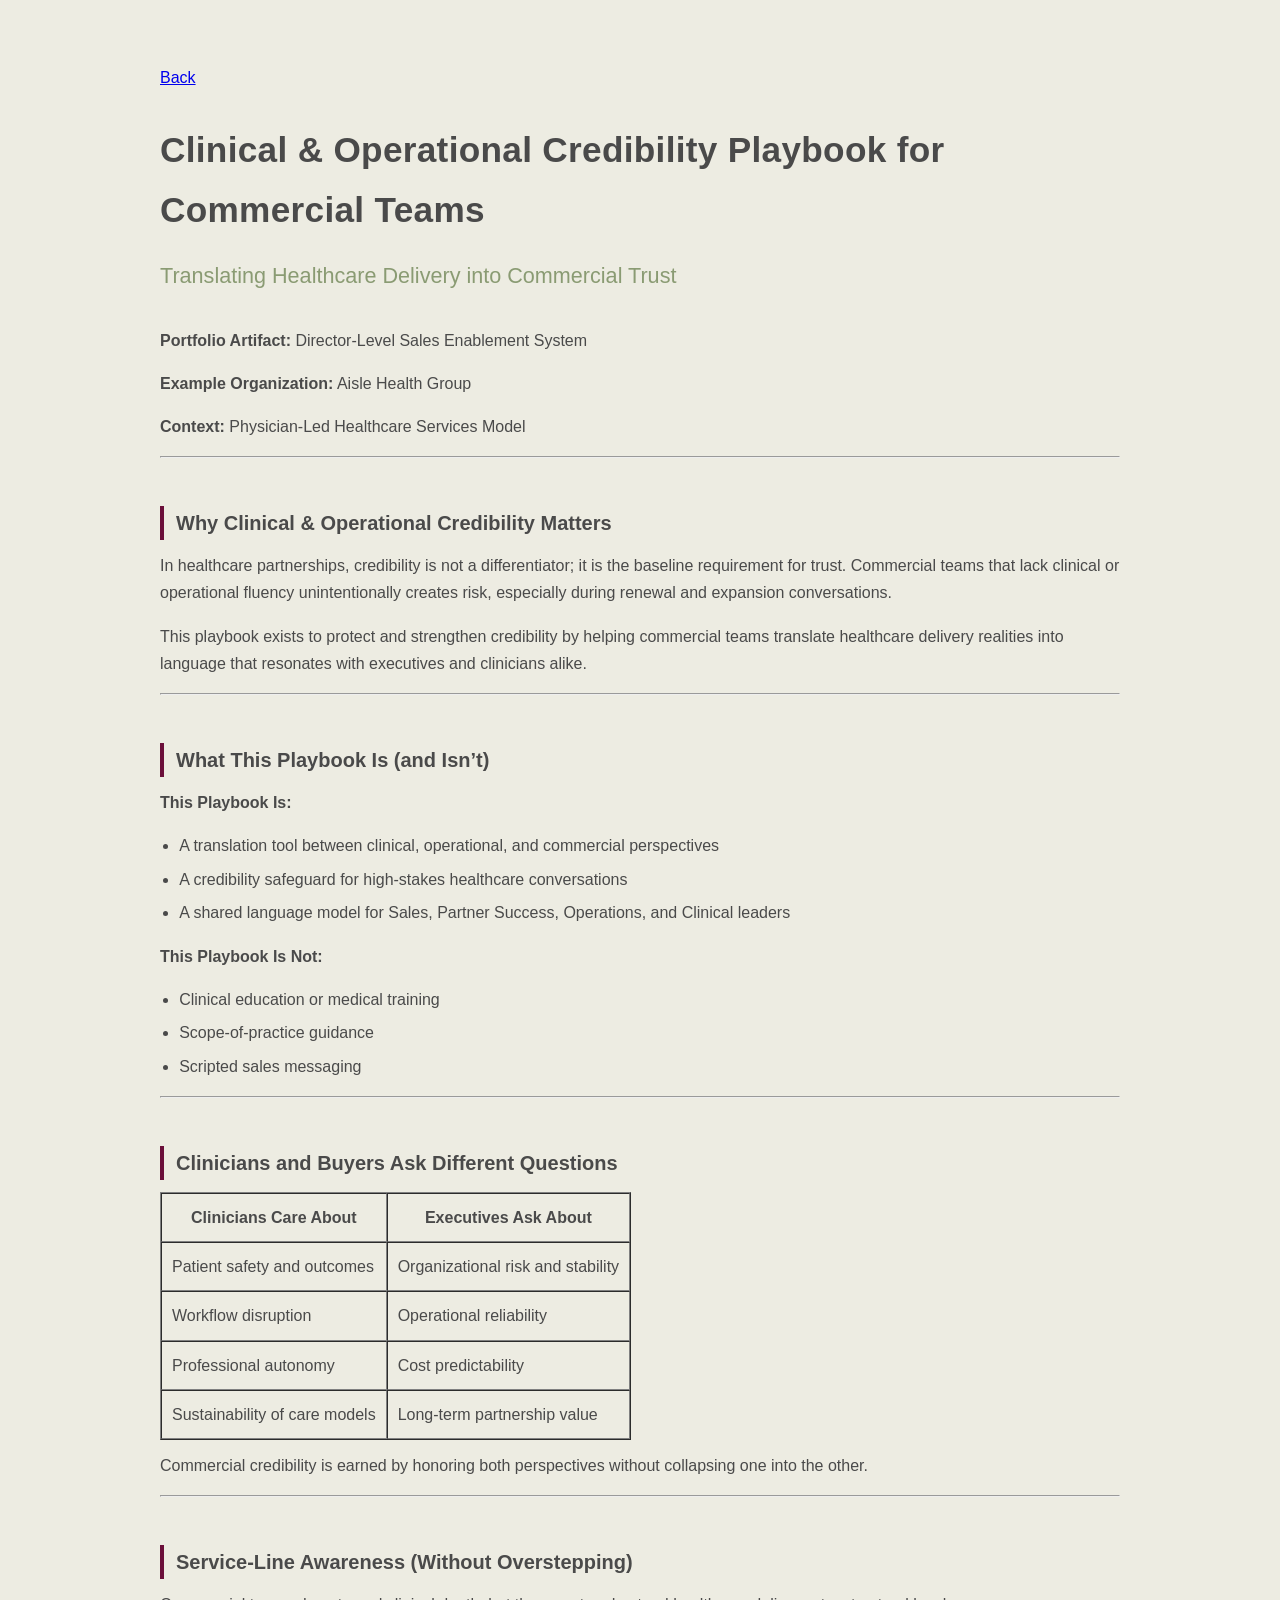
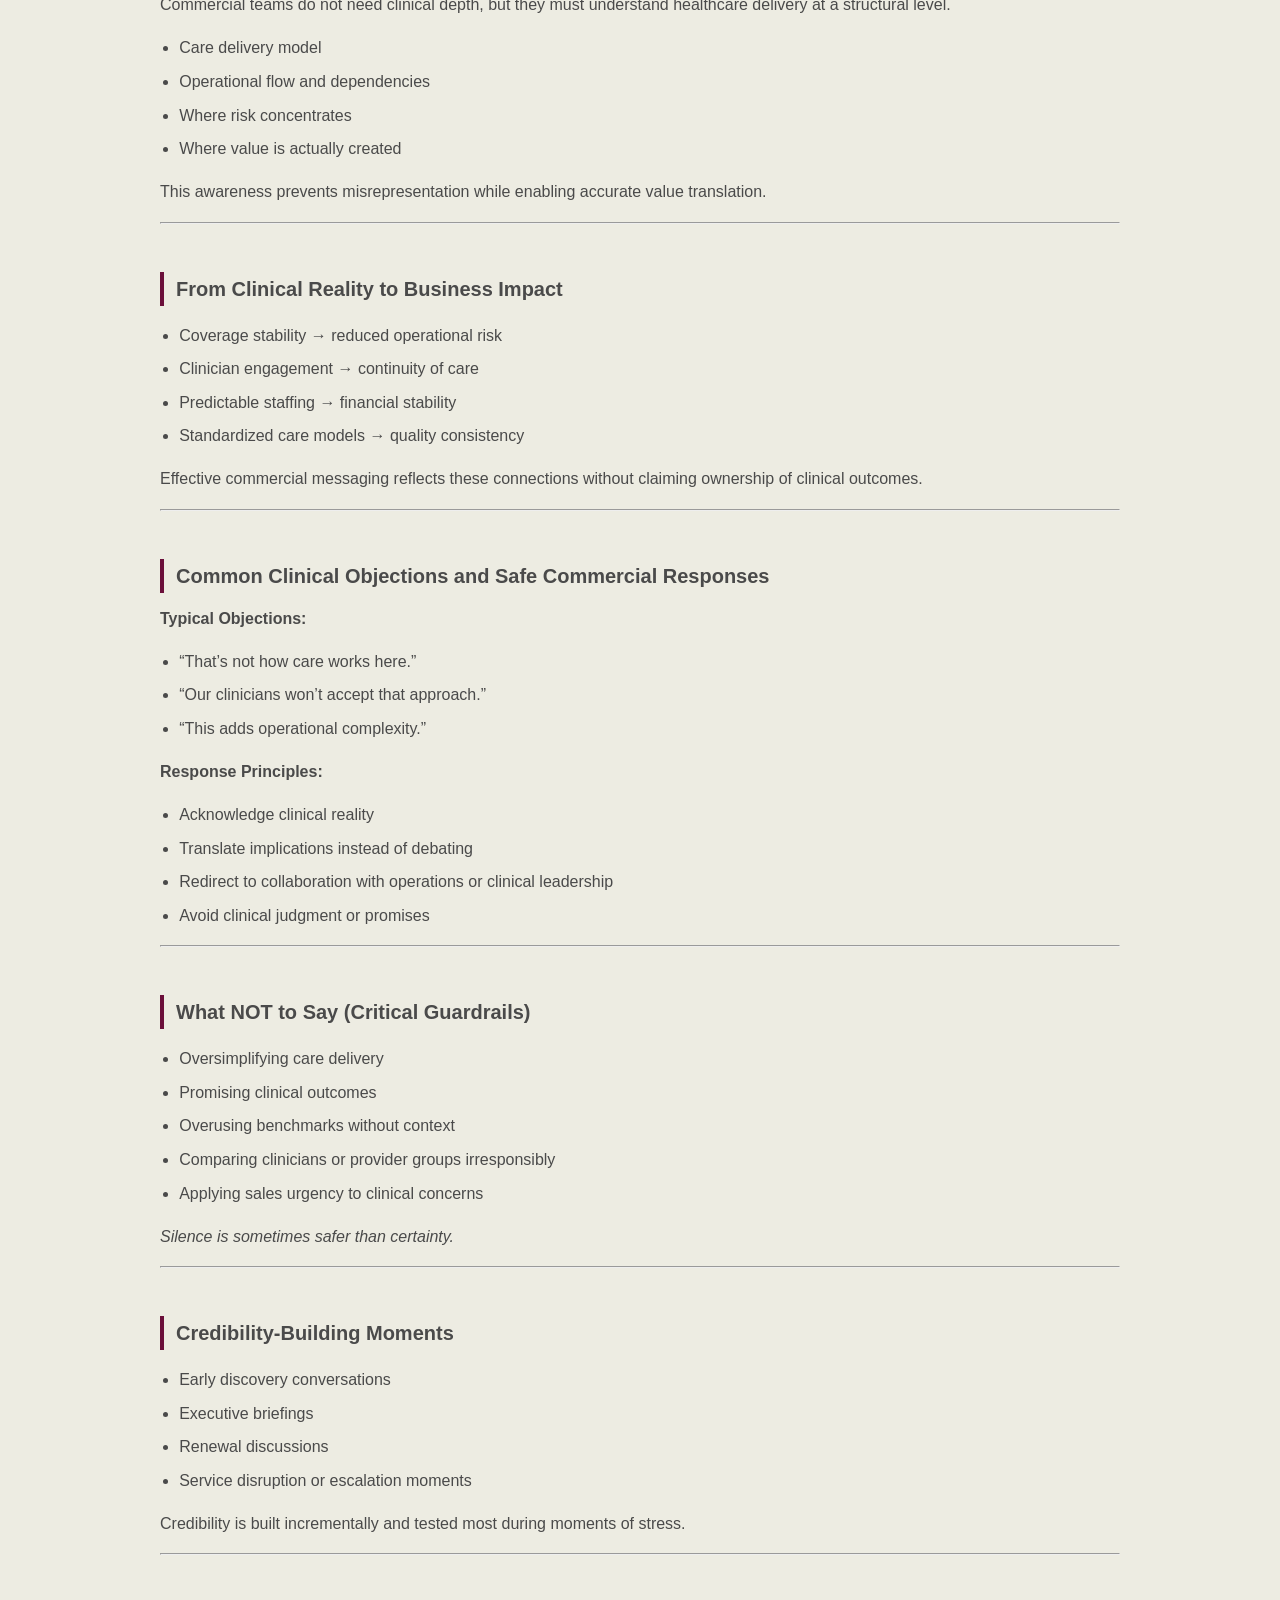
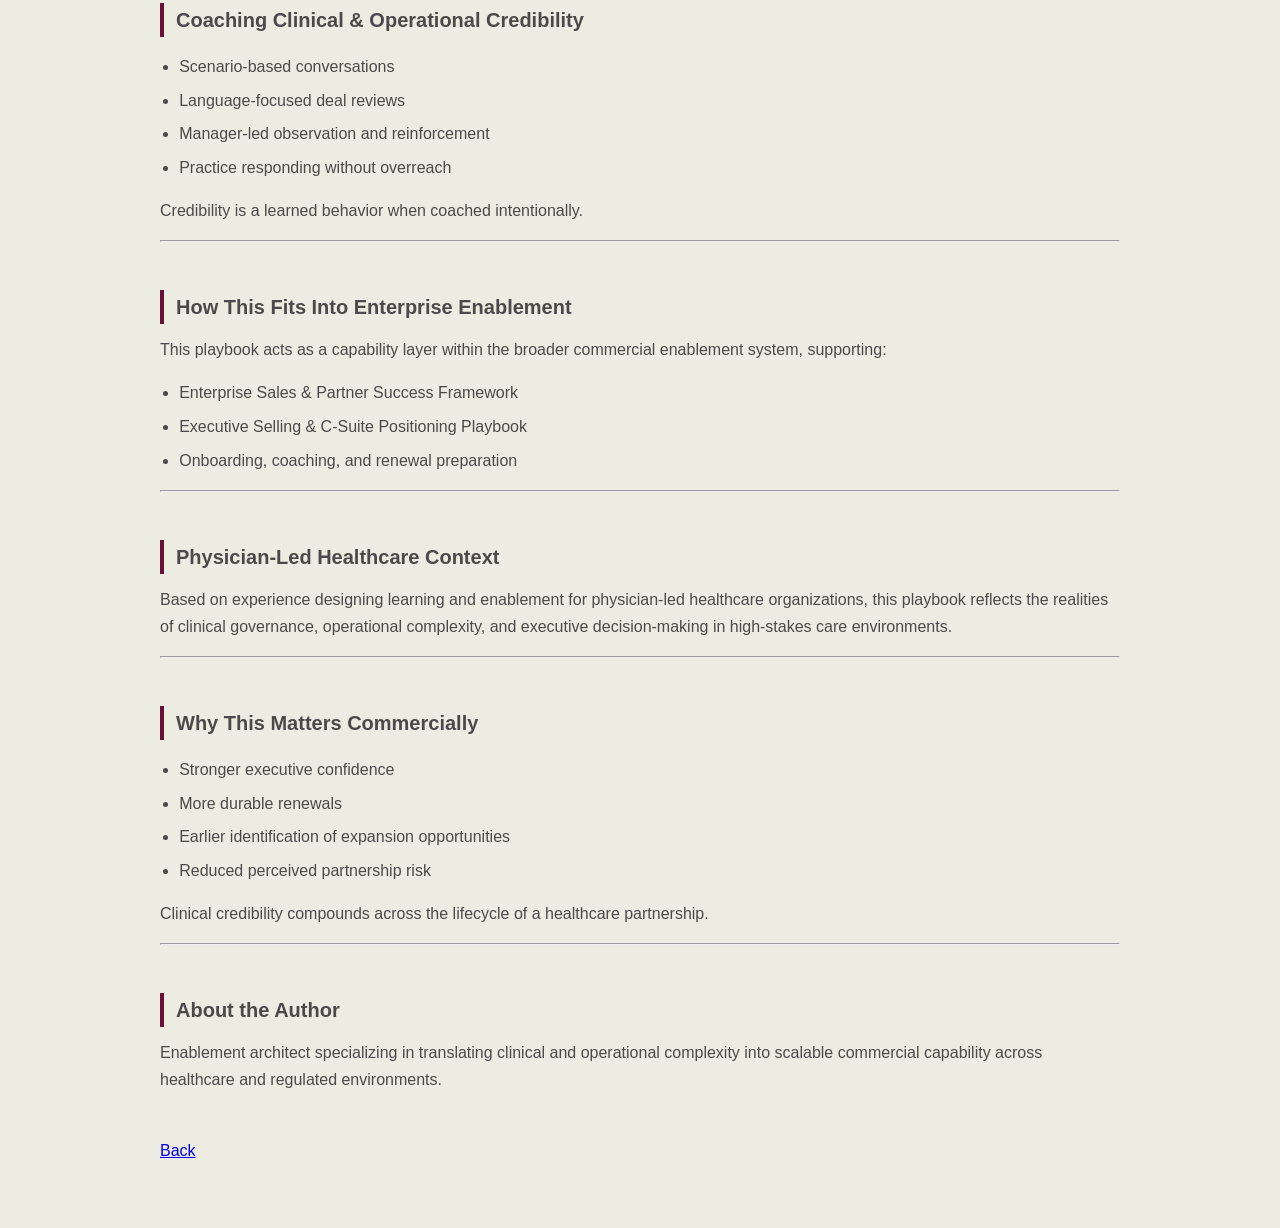
==== commit 7b1dc96e: "Enhance navigation with extra 'Back' link Added additional 'Back' link for navigation." ====
--- a/artifact-clinical-operational-credibility.html
+++ b/artifact-clinical-operational-credibility.html
@@ -9,10 +9,11 @@
 
 <body>
 <main>
-<a href="https://jdidt.github.io/Artifacts/">Back</a>
 
   <!-- HERO -->
   <section>
+  <a href="https://jdidt.github.io/Artifacts/">Back</a>
+  <br>
   <h1>Clinical & Operational Credibility Playbook for Commercial Teams</h1>
   <h2>Translating Healthcare Delivery into Commercial Trust</h2>
 
@@ -275,8 +276,9 @@
     complexity into scalable commercial capability across healthcare and
     regulated environments.
   </p>
-</section>
+<br>
   <a href="https://jdidt.github.io/Artifacts/">Back</a>
+  </section>
 
 </main>
   
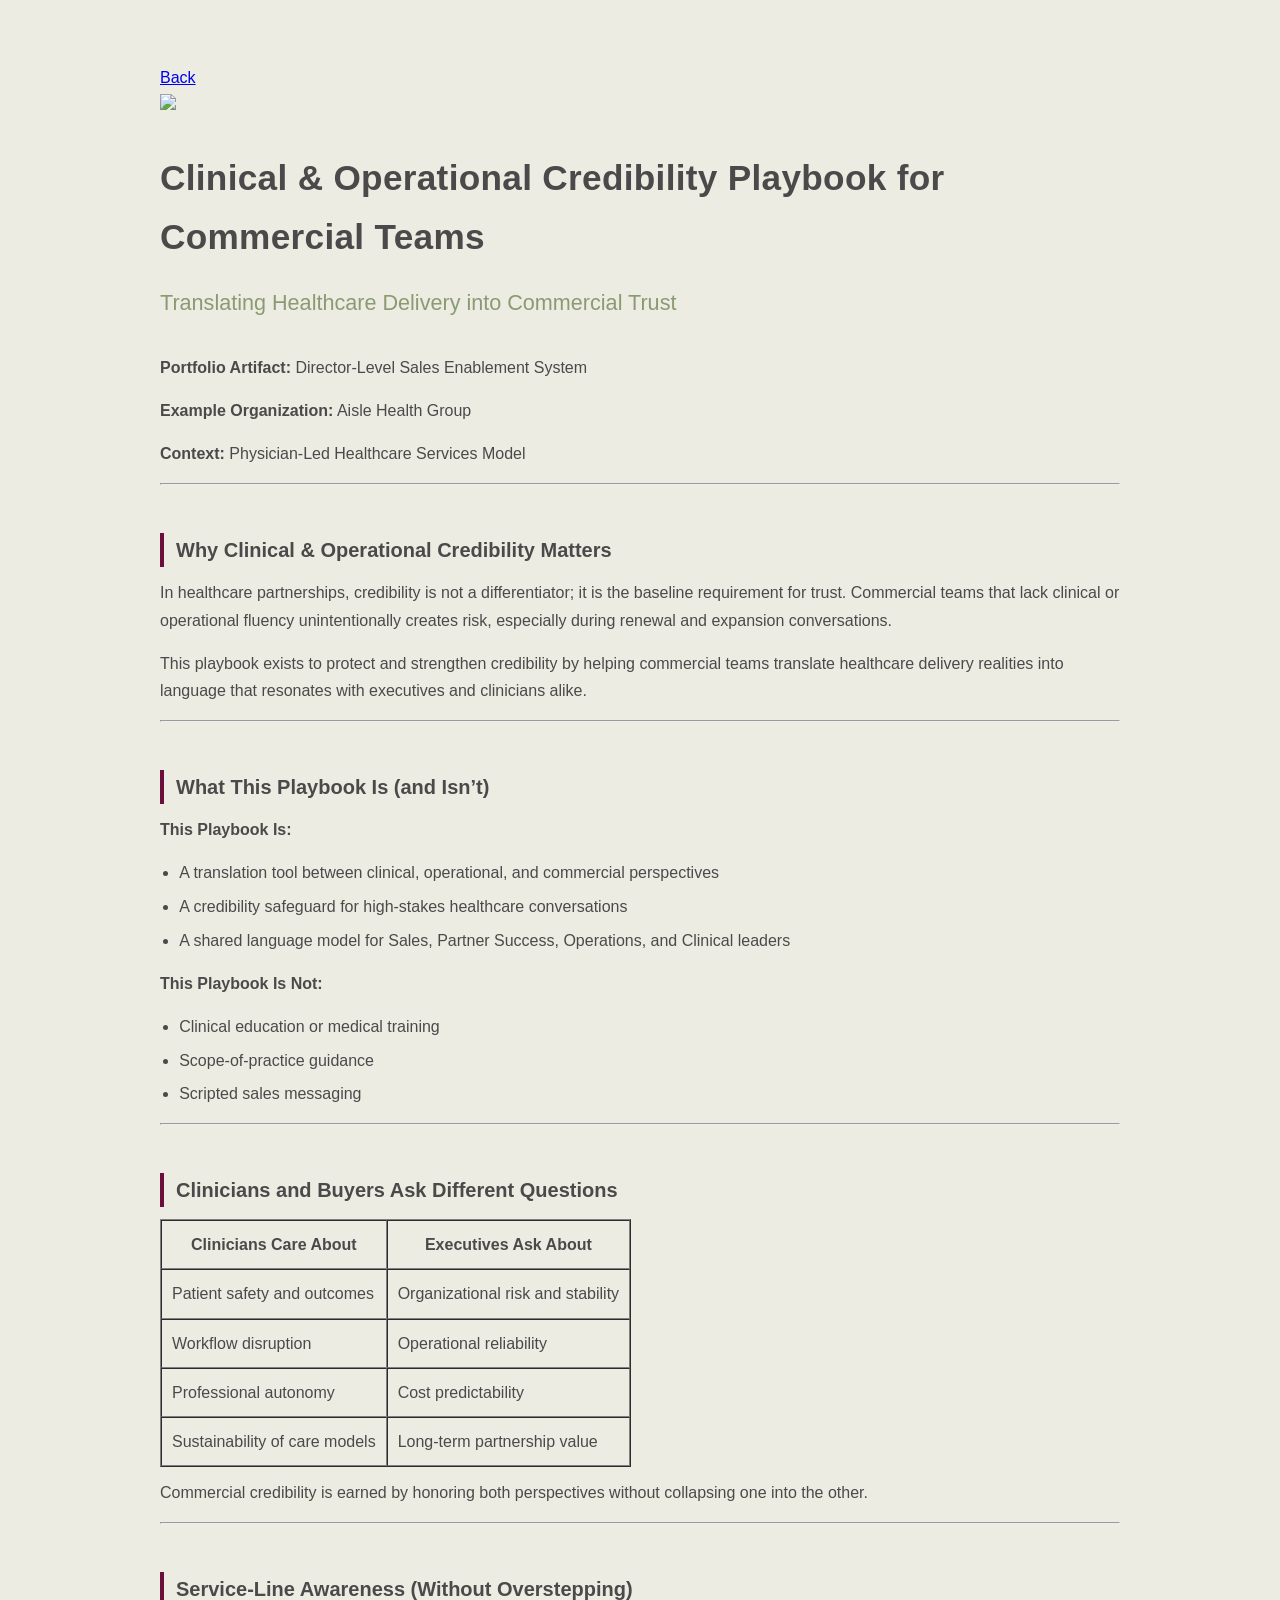
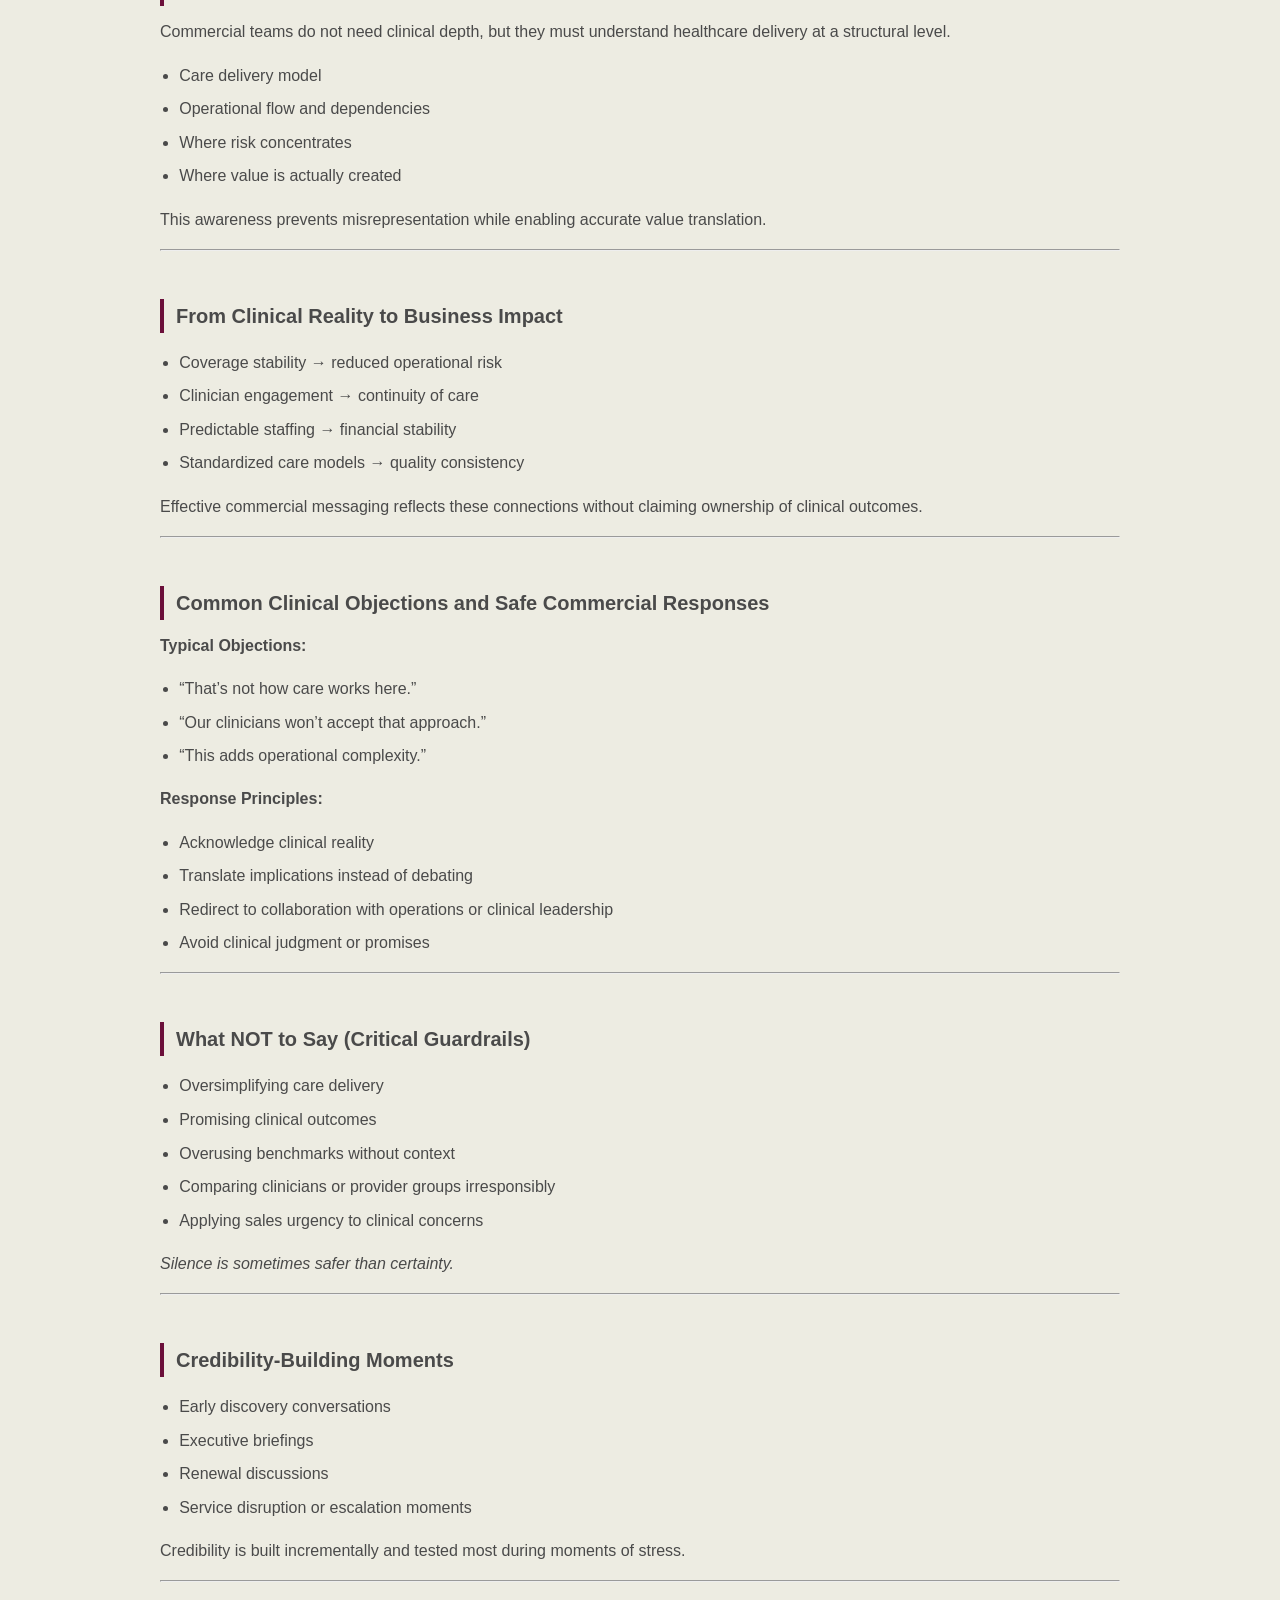
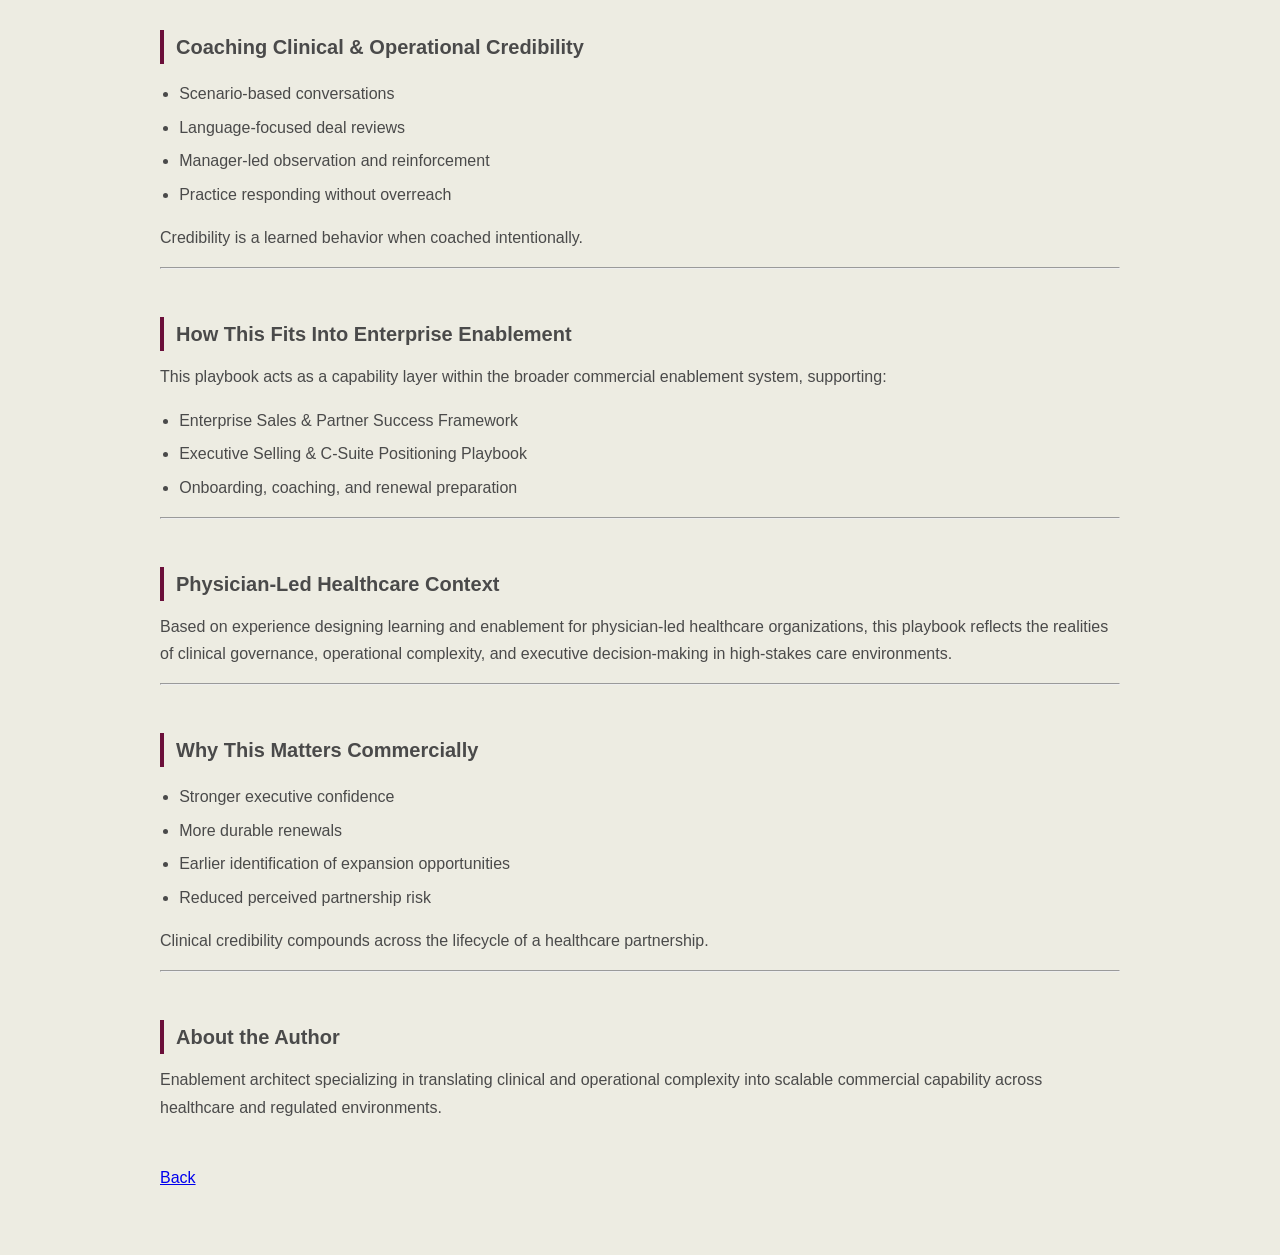
==== commit d13b41c1: "Update artifact-clinical-operational-credibility.html" ====
--- a/artifact-clinical-operational-credibility.html
+++ b/artifact-clinical-operational-credibility.html
@@ -14,6 +14,8 @@
   <section>
   <a href="https://jdidt.github.io/Artifacts/">Back</a>
   <br>
+     <a href="https://www.jacquelinedavis.us/sites/chatgpt/images/3 Anatomy of Healthcare Credibility.png" target="new"><img src="https://www.jacquelinedavis.us/sites/chatgpt/images/3 Anatomy of Healthcare Credibility.png" width="100%"></a>
+    <br>
   <h1>Clinical & Operational Credibility Playbook for Commercial Teams</h1>
   <h2>Translating Healthcare Delivery into Commercial Trust</h2>
 
